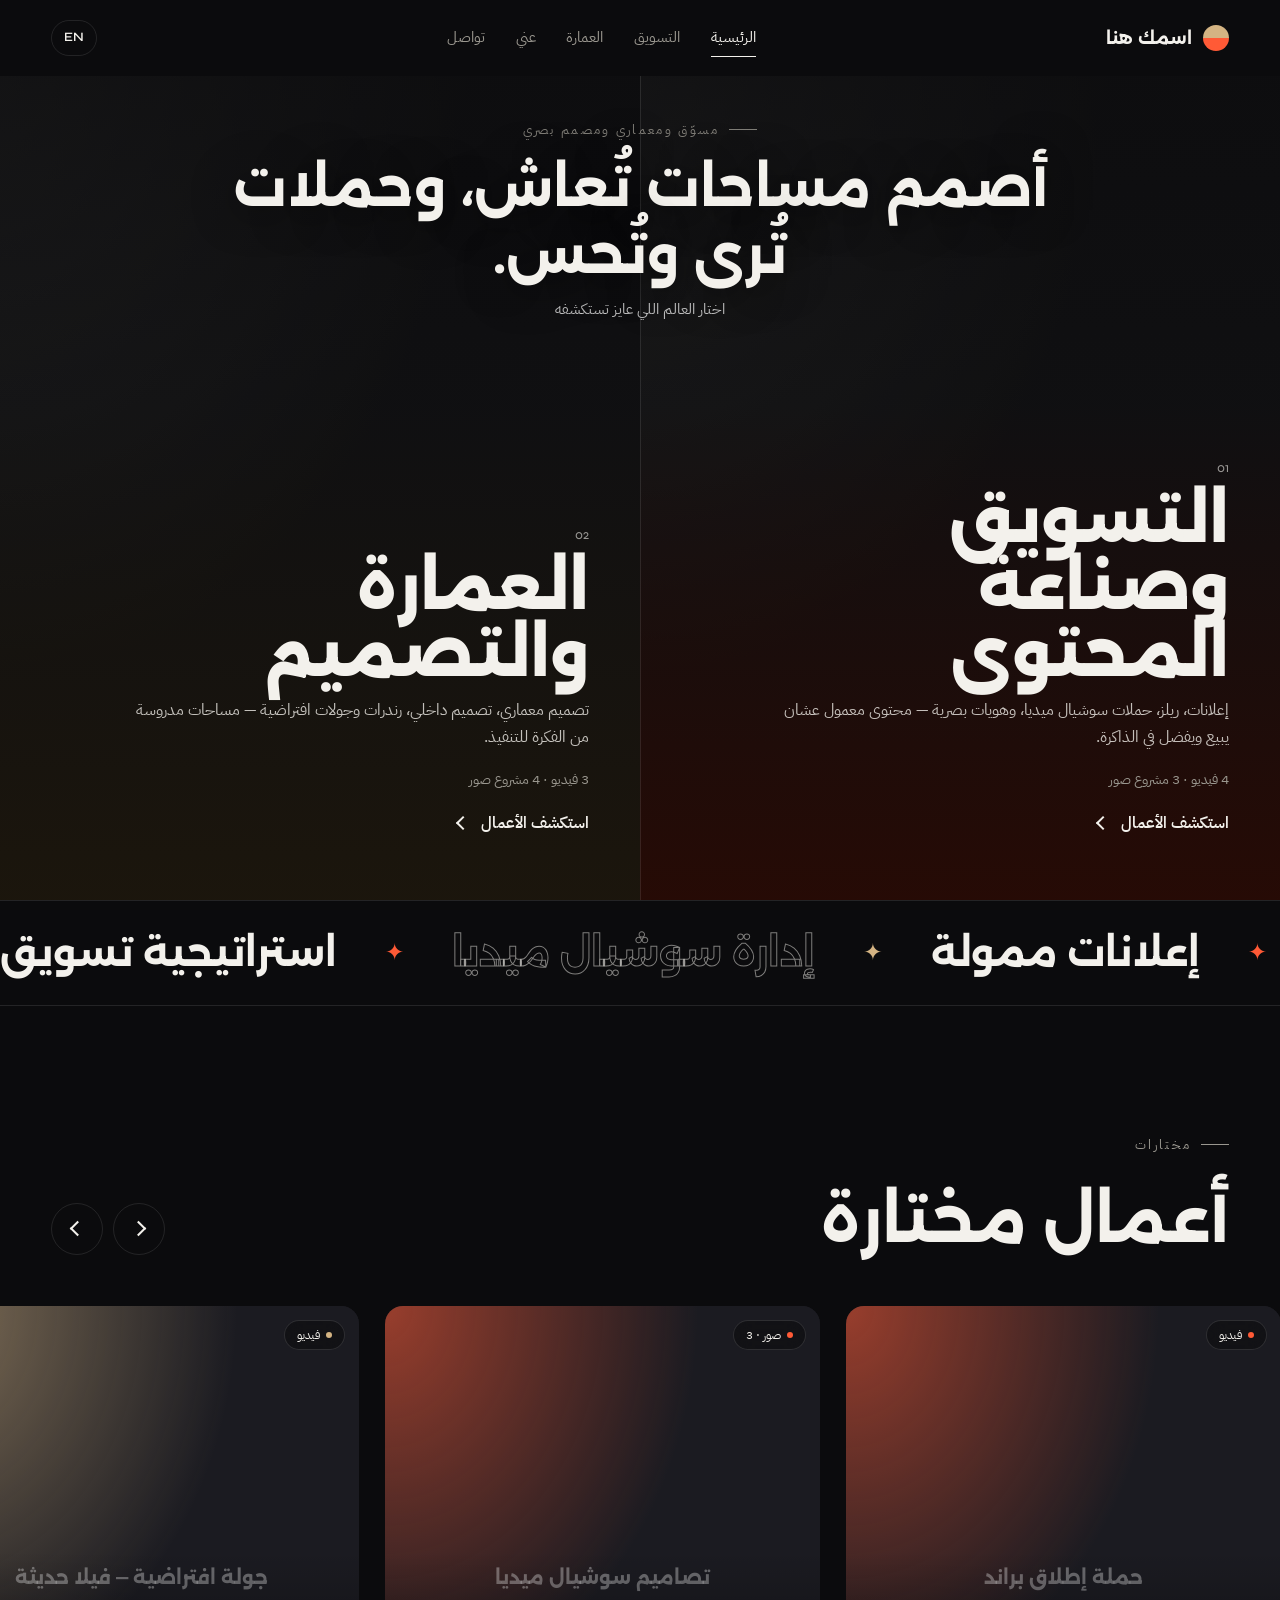
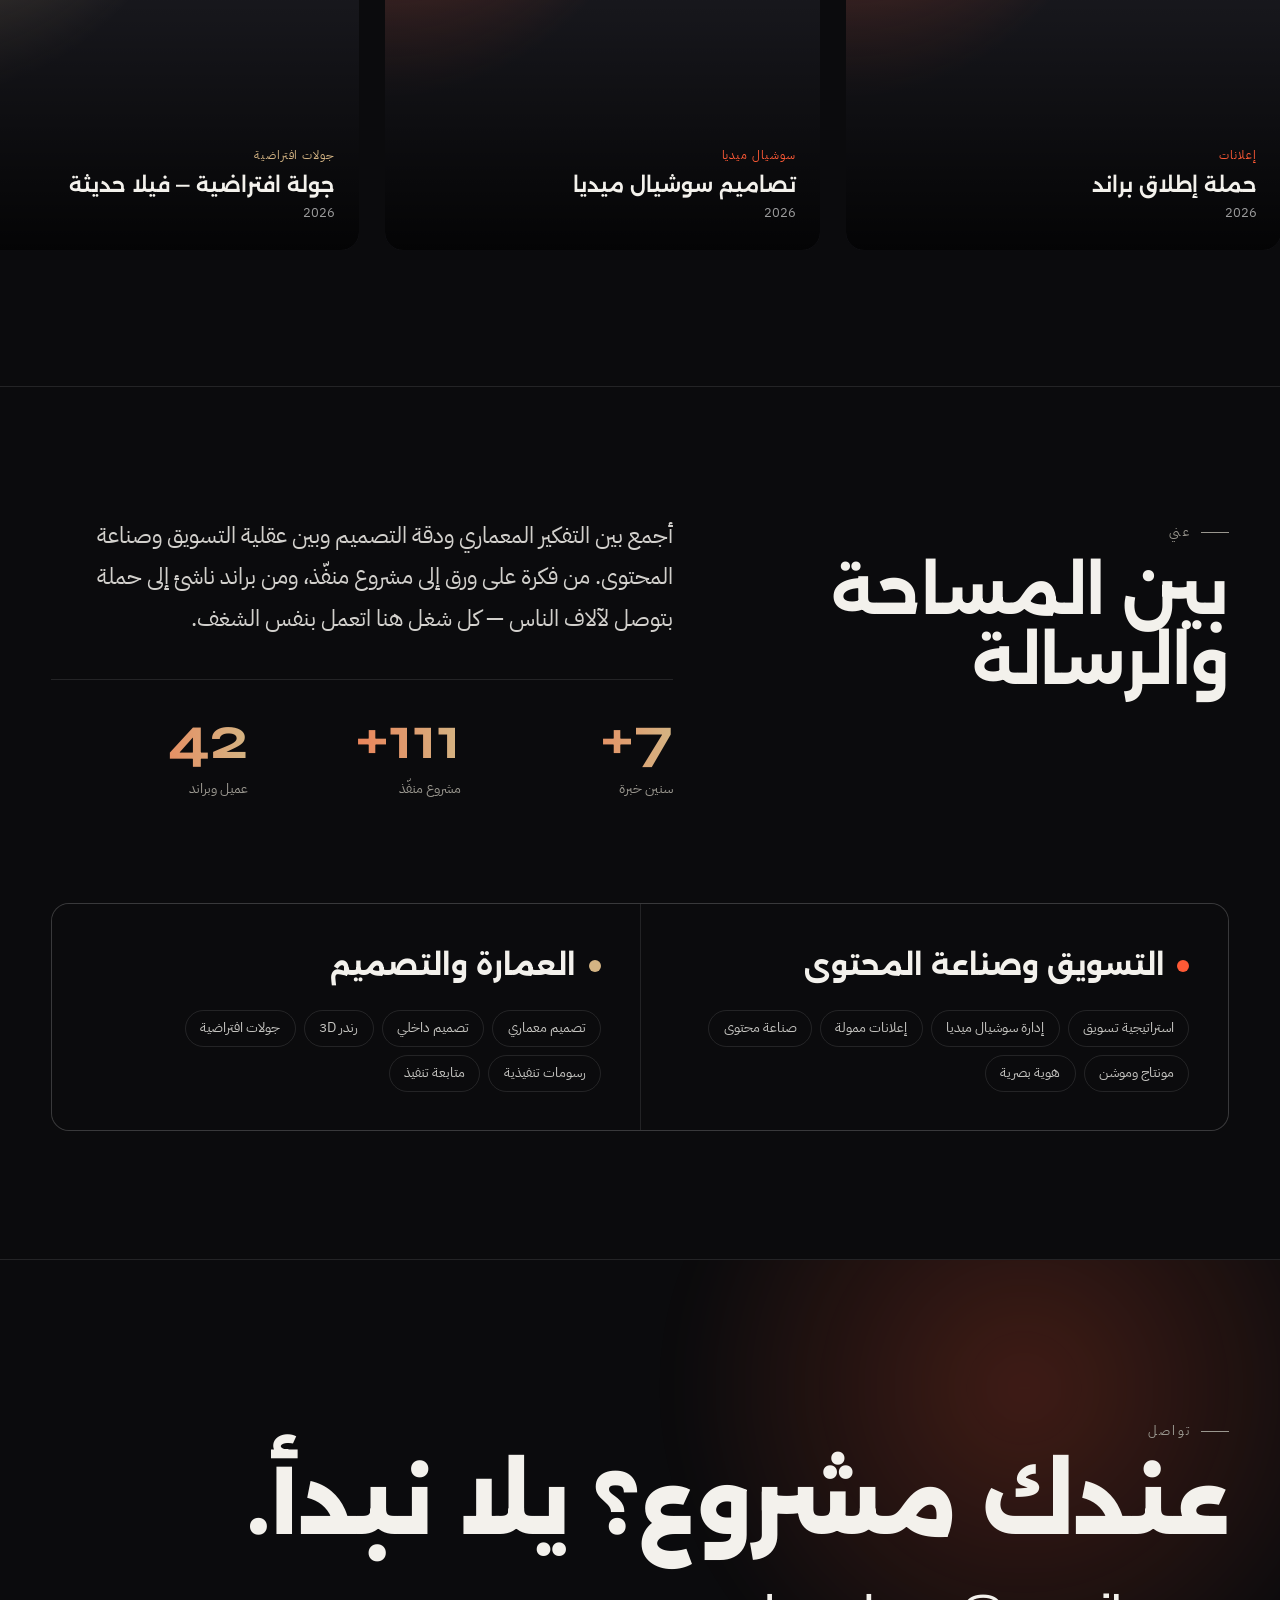
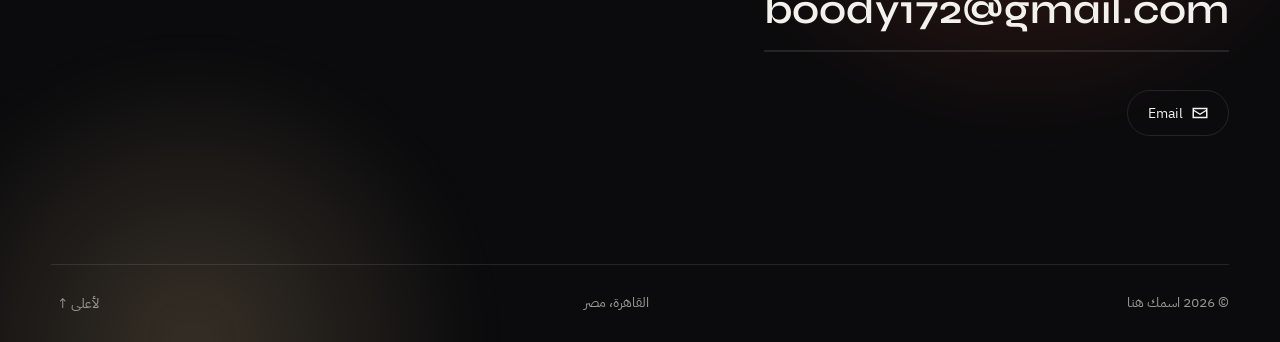
==== index.html @ 3a9a14bb "Build interactive marketing & architecture portfolio site Static bilingual (AR/EN) site deployable o" ====
<!doctype html>
<html lang="ar" dir="rtl">
<head>
  <meta charset="utf-8" />
  <meta name="viewport" content="width=device-width, initial-scale=1, viewport-fit=cover" />
  <title>Portfolio — Marketing & Architecture</title>
  <meta name="description" content="بورتفوليو أعمال التسويق والعمارة والتصميم — فيديوهات وصور تفاعلية." />
  <meta name="theme-color" content="#0b0b0d" />
  <meta property="og:title" content="Portfolio — Marketing & Architecture" />
  <meta property="og:description" content="أعمال التسويق والعمارة والتصميم" />
  <meta property="og:type" content="website" />
  <link rel="icon" href="favicon.svg" type="image/svg+xml" />
  <link rel="preconnect" href="https://fonts.googleapis.com" />
  <link rel="preconnect" href="https://fonts.gstatic.com" crossorigin />
  <link href="https://fonts.googleapis.com/css2?family=Alexandria:wght@300;400;500;600;700;800&family=IBM+Plex+Sans+Arabic:wght@300;400;500;600&family=Syne:wght@500;600;700;800&display=swap" rel="stylesheet" />
  <link rel="stylesheet" href="assets/css/style.css" />
</head>
<body data-world="home">
  <!-- Loader -->
  <div class="loader" id="loader" aria-hidden="true">
    <div class="loader__inner">
      <span class="loader__count" id="loaderCount">0</span>
      <span class="loader__bar"><i id="loaderBar"></i></span>
    </div>
  </div>

  <!-- Custom cursor (desktop only) -->
  <div class="cursor" id="cursor" aria-hidden="true"><span class="cursor__label" id="cursorLabel"></span></div>

  <!-- Navigation -->
  <header class="nav" id="nav">
    <a href="#/" class="nav__logo" data-link>
      <span class="nav__mark"></span>
      <span class="nav__name" data-profile="name"></span>
    </a>
    <nav class="nav__links" id="navLinks">
      <a href="#/" data-link data-route="home" data-i18n="nav.home"></a>
      <a href="#/marketing" data-link data-route="marketing" data-i18n="nav.marketing"></a>
      <a href="#/architecture" data-link data-route="architecture" data-i18n="nav.architecture"></a>
      <a href="#about" data-scroll="about" data-i18n="nav.about"></a>
      <a href="#contact" data-scroll="contact" data-i18n="nav.contact"></a>
    </nav>
    <div class="nav__actions">
      <button class="lang" id="langToggle" type="button" aria-label="Change language">EN</button>
      <button class="burger" id="burger" type="button" aria-label="Menu" aria-expanded="false"><span></span><span></span></button>
    </div>
  </header>

  <!-- ================= HOME ================= -->
  <main id="viewHome" class="view">
    <section class="split" id="split">
      <div class="split__head">
        <p class="eyebrow" data-profile="role"></p>
        <h1 class="split__title" data-profile="tagline"></h1>
        <p class="split__hint" data-i18n="home.choose"></p>
      </div>
      <a href="#/marketing" data-link class="panel panel--marketing" data-cursor="enter">
        <div class="panel__media" data-world-cover="marketing"></div>
        <div class="panel__shade"></div>
        <div class="panel__content">
          <span class="panel__index">01</span>
          <h2 class="panel__title" data-world-title="marketing"></h2>
          <p class="panel__intro" data-world-intro="marketing"></p>
          <span class="panel__meta" data-world-meta="marketing"></span>
          <span class="panel__cta"><span data-i18n="home.explore"></span> <i class="arrow"></i></span>
        </div>
      </a>
      <a href="#/architecture" data-link class="panel panel--architecture" data-cursor="enter">
        <div class="panel__media" data-world-cover="architecture"></div>
        <div class="panel__shade"></div>
        <div class="panel__content">
          <span class="panel__index">02</span>
          <h2 class="panel__title" data-world-title="architecture"></h2>
          <p class="panel__intro" data-world-intro="architecture"></p>
          <span class="panel__meta" data-world-meta="architecture"></span>
          <span class="panel__cta"><span data-i18n="home.explore"></span> <i class="arrow"></i></span>
        </div>
      </a>
    </section>

    <div class="marquee" aria-hidden="true"><div class="marquee__track" id="marquee"></div></div>

    <section class="section featured">
      <div class="section__head reveal">
        <p class="eyebrow" data-i18n="home.featuredEyebrow"></p>
        <h2 class="section__title" data-i18n="home.featured"></h2>
        <div class="featured__nav">
          <button type="button" class="circle-btn" id="featPrev" aria-label="Previous"><i class="arrow arrow--back"></i></button>
          <button type="button" class="circle-btn" id="featNext" aria-label="Next"><i class="arrow"></i></button>
        </div>
      </div>
      <div class="carousel" id="featured"></div>
    </section>

    <section class="section about" id="about">
      <div class="about__grid">
        <div class="reveal">
          <p class="eyebrow" data-i18n="about.eyebrow"></p>
          <h2 class="section__title" data-i18n="about.title"></h2>
        </div>
        <div class="reveal">
          <p class="about__text" data-profile="about"></p>
          <div class="stats" id="stats"></div>
        </div>
      </div>
      <div class="services" id="services"></div>
    </section>
  </main>

  <!-- ================= WORLD (Marketing / Architecture) ================= -->
  <main id="viewWorld" class="view" hidden>
    <section class="world-hero">
      <div class="world-hero__bg" id="worldBg"></div>
      <div class="world-hero__content">
        <a href="#/" data-link class="back"><i class="arrow arrow--back"></i> <span data-i18n="world.back"></span></a>
        <p class="eyebrow" id="worldEyebrow"></p>
        <h1 class="world-hero__title" id="worldTitle"></h1>
        <p class="world-hero__intro" id="worldIntro"></p>
        <div class="world-hero__row">
          <button type="button" class="btn btn--accent" id="showreelBtn" data-cursor="play">
            <span class="btn__play"></span><span data-i18n="world.showreel"></span>
          </button>
          <div class="world-hero__counts" id="worldCounts"></div>
        </div>
      </div>
      <a href="#" class="world-switch" id="worldSwitch" data-link data-cursor="enter"></a>
    </section>

    <section class="section works">
      <div class="toolbar" id="toolbar">
        <div class="tabs" role="tablist" id="tabs">
          <button role="tab" data-tab="all" data-i18n="tabs.all"></button>
          <button role="tab" data-tab="video" data-i18n="tabs.video"></button>
          <button role="tab" data-tab="image" data-i18n="tabs.image"></button>
          <span class="tabs__ink" id="tabsInk"></span>
        </div>
        <div class="chips" id="chips"></div>
      </div>
      <div class="grid" id="grid"></div>
      <p class="empty" id="empty" hidden data-i18n="world.empty"></p>
    </section>
  </main>

  <!-- ================= CONTACT / FOOTER ================= -->
  <footer class="contact" id="contact">
    <div class="contact__inner reveal">
      <p class="eyebrow" data-i18n="contact.eyebrow"></p>
      <h2 class="contact__title" data-i18n="contact.title"></h2>
      <a class="contact__mail" id="contactMail" data-cursor="mail"></a>
      <div class="socials" id="socials"></div>
    </div>
    <div class="footer">
      <span>© <span id="year"></span> <span data-profile="name"></span></span>
      <span data-profile="location"></span>
      <button type="button" class="to-top" id="toTop"><span data-i18n="contact.top"></span> ↑</button>
    </div>
  </footer>

  <!-- ================= MODAL / LIGHTBOX ================= -->
  <div class="modal" id="modal" role="dialog" aria-modal="true" aria-hidden="true">
    <div class="modal__backdrop" data-close></div>
    <div class="modal__dialog">
      <button type="button" class="modal__close" data-close aria-label="Close">✕</button>
      <div class="modal__stage" id="stage">
        <div class="stage__media" id="stageMedia"></div>
        <button type="button" class="stage__nav stage__nav--prev" id="stagePrev" aria-label="Previous"><i class="arrow arrow--back"></i></button>
        <button type="button" class="stage__nav stage__nav--next" id="stageNext" aria-label="Next"><i class="arrow"></i></button>
        <span class="stage__counter" id="stageCounter"></span>
      </div>
      <div class="thumbs" id="thumbs"></div>
      <aside class="modal__info" id="modalInfo"></aside>
    </div>
  </div>

  <noscript><p style="padding:2rem;color:#fff">يرجى تفعيل JavaScript لعرض الأعمال.</p></noscript>

  <script src="assets/js/data.js"></script>
  <script src="assets/js/app.js"></script>
</body>
</html>
---- assets/css/style.css ----
/* =========================================================
   Portfolio — Marketing & Architecture
   ========================================================= */
:root {
  --bg: #0b0b0d;
  --bg-2: #131317;
  --bg-3: #1b1b21;
  --line: rgba(255, 255, 255, 0.1);
  --text: #f3f1ec;
  --muted: #9a978f;
  --marketing: #ff5a36;
  --marketing-2: #ffb547;
  --architecture: #d4b483;
  --architecture-2: #8fb3a8;
  --accent: #f3f1ec;
  --accent-2: #9a978f;
  --radius: 18px;
  --gutter: clamp(16px, 4vw, 56px);
  --ease: cubic-bezier(0.22, 1, 0.36, 1);
  --font-ar: "Alexandria", "IBM Plex Sans Arabic", system-ui, sans-serif;
  --font-body: "IBM Plex Sans Arabic", "Alexandria", system-ui, sans-serif;
  --font-en: "Syne", "Alexandria", system-ui, sans-serif;
  --nav-h: 76px;
}
body[data-world="marketing"] { --accent: var(--marketing); --accent-2: var(--marketing-2); }
body[data-world="architecture"] { --accent: var(--architecture); --accent-2: var(--architecture-2); }

*, *::before, *::after { box-sizing: border-box; }
html { scroll-behavior: smooth; -webkit-text-size-adjust: 100%; }
body {
  margin: 0;
  background: var(--bg);
  color: var(--text);
  font-family: var(--font-body);
  font-size: 16px;
  line-height: 1.7;
  overflow-x: hidden;
  -webkit-font-smoothing: antialiased;
  transition: background-color 0.6s var(--ease);
}
html[lang="en"] body { font-family: var(--font-body); }
h1, h2, h3, .nav__name, .btn, .tabs button { font-family: var(--font-ar); }
html[lang="en"] h1, html[lang="en"] h2, html[lang="en"] .nav__name { font-family: var(--font-en); letter-spacing: -0.02em; }
img, video, iframe { display: block; max-width: 100%; }
a { color: inherit; text-decoration: none; }
button { font: inherit; color: inherit; background: none; border: 0; cursor: pointer; }
::selection { background: var(--accent); color: #111; }
[hidden] { display: none !important; }
body.no-scroll { overflow: hidden; }

.eyebrow {
  margin: 0 0 0.8rem;
  font-size: 0.8rem;
  letter-spacing: 0.18em;
  text-transform: uppercase;
  color: var(--accent);
  display: inline-flex;
  align-items: center;
  gap: 0.6rem;
}
.eyebrow::before { content: ""; width: 28px; height: 1px; background: currentColor; }
body[data-world="home"] .eyebrow { color: var(--muted); }

.arrow {
  display: inline-block;
  width: 14px; height: 14px;
  border-top: 2px solid currentColor;
  border-inline-end: 2px solid currentColor;
  transform: rotate(45deg);
  transition: transform 0.4s var(--ease);
}
[dir="rtl"] .arrow { transform: rotate(-45deg); }
.arrow--back { transform: rotate(-135deg); }
[dir="rtl"] .arrow--back { transform: rotate(135deg); }

/* ---------- Loader ---------- */
.loader {
  position: fixed; inset: 0; z-index: 200;
  display: grid; place-items: center;
  background: var(--bg);
  transition: opacity 0.8s var(--ease), visibility 0.8s;
}
.loader.is-done { opacity: 0; visibility: hidden; }
.loader__inner { display: grid; gap: 14px; justify-items: center; }
.loader__count { font-family: var(--font-en); font-size: clamp(3rem, 10vw, 7rem); font-weight: 700; line-height: 1; }
.loader__bar { width: 180px; height: 2px; background: var(--line); overflow: hidden; }
.loader__bar i { display: block; height: 100%; width: 0; background: linear-gradient(90deg, var(--marketing), var(--architecture)); transition: width 0.2s; }

/* ---------- Cursor ---------- */
.cursor {
  position: fixed; top: 0; left: 0; z-index: 150;
  width: 14px; height: 14px; margin: -7px 0 0 -7px;
  border-radius: 50%;
  background: var(--text);
  mix-blend-mode: difference;
  pointer-events: none;
  display: grid; place-items: center;
  transition: width 0.35s var(--ease), height 0.35s var(--ease), margin 0.35s var(--ease), background 0.35s, opacity 0.3s;
  opacity: 0;
}
.cursor.is-visible { opacity: 1; }
.cursor.is-big {
  width: 92px; height: 92px; margin: -46px 0 0 -46px;
  background: var(--accent); mix-blend-mode: normal;
}
.cursor__label { font-size: 0.75rem; font-weight: 600; color: #111; opacity: 0; transition: opacity 0.2s; white-space: nowrap; }
.cursor.is-big .cursor__label { opacity: 1; }
@media (hover: none), (pointer: coarse) { .cursor { display: none; } }

/* ---------- Nav ---------- */
.nav {
  position: fixed; inset-inline: 0; top: 0; z-index: 100;
  height: var(--nav-h);
  display: flex; align-items: center; justify-content: space-between; gap: 1rem;
  padding-inline: var(--gutter);
  transition: background 0.4s, backdrop-filter 0.4s, transform 0.5s var(--ease);
}
.nav.is-scrolled { background: rgba(11, 11, 13, 0.72); backdrop-filter: blur(14px); -webkit-backdrop-filter: blur(14px); border-bottom: 1px solid var(--line); }
.nav.is-hidden { transform: translateY(-100%); }
.nav__logo { display: flex; align-items: center; gap: 0.7rem; font-weight: 700; }
.nav__mark {
  width: 26px; height: 26px; border-radius: 50%;
  background: conic-gradient(from 90deg, var(--marketing) 0 50%, var(--architecture) 50% 100%);
  transition: transform 0.8s var(--ease);
}
.nav__logo:hover .nav__mark { transform: rotate(180deg); }
.nav__name { font-size: 1.05rem; }
.nav__links { display: flex; gap: clamp(1rem, 2.4vw, 2.2rem); font-size: 0.95rem; }
.nav__links a { position: relative; color: var(--muted); transition: color 0.3s; padding-block: 4px; }
.nav__links a::after {
  content: ""; position: absolute; inset-inline: 0; bottom: -2px; height: 1px;
  background: var(--accent); transform: scaleX(0); transition: transform 0.4s var(--ease);
}
.nav__links a:hover, .nav__links a.is-active { color: var(--text); }
.nav__links a.is-active::after, .nav__links a:hover::after { transform: scaleX(1); }
.nav__actions { display: flex; align-items: center; gap: 0.6rem; }
.lang {
  min-width: 44px; height: 36px; padding-inline: 12px;
  border: 1px solid var(--line); border-radius: 999px;
  font-family: var(--font-en); font-size: 0.8rem; font-weight: 600;
  transition: border-color 0.3s, background 0.3s;
}
.lang:hover { border-color: var(--text); }
.burger { display: none; width: 40px; height: 40px; position: relative; }
.burger span { position: absolute; inset-inline: 9px; height: 2px; background: var(--text); transition: transform 0.4s var(--ease); }
.burger span:first-child { top: 15px; }
.burger span:last-child { top: 23px; }
.burger[aria-expanded="true"] span:first-child { transform: translateY(4px) rotate(45deg); }
.burger[aria-expanded="true"] span:last-child { transform: translateY(-4px) rotate(-45deg); }

@media (max-width: 860px) {
  .burger { display: block; }
  .nav__links {
    position: fixed; inset: 0; z-index: -1;
    flex-direction: column; justify-content: center; align-items: center; gap: 1.6rem;
    background: rgba(11, 11, 13, 0.97);
    font-size: 1.6rem;
    opacity: 0; visibility: hidden; transition: opacity 0.4s, visibility 0.4s;
  }
  .nav__links.is-open { opacity: 1; visibility: visible; }
  .nav__links a { color: var(--text); font-family: var(--font-ar); }
}

/* ---------- Buttons ---------- */
.btn {
  display: inline-flex; align-items: center; gap: 0.8rem;
  height: 52px; padding-inline: 1.5rem;
  border-radius: 999px; border: 1px solid var(--line);
  font-weight: 500; transition: transform 0.3s var(--ease), background 0.3s, color 0.3s;
}
.btn--accent { background: var(--accent); color: #111; border-color: transparent; }
.btn:hover { transform: translateY(-2px); }
.btn__play { width: 0; height: 0; border-block: 7px solid transparent; border-inline-start: 11px solid currentColor; }
[dir="rtl"] .btn__play { transform: scaleX(-1); }
.circle-btn {
  width: 52px; height: 52px; border-radius: 50%;
  border: 1px solid var(--line); display: grid; place-items: center;
  transition: background 0.3s, border-color 0.3s, color 0.3s;
}
.circle-btn:hover { background: var(--text); color: #111; border-color: var(--text); }
.circle-btn .arrow { width: 11px; height: 11px; }

/* ---------- Home split ---------- */
.split {
  position: relative;
  display: grid;
  grid-template-columns: 1fr 1fr;
  min-height: 100svh;
  padding-top: var(--nav-h);
  gap: 0;
}
.split__head {
  position: absolute; z-index: 3; top: calc(var(--nav-h) + 4vh); inset-inline: var(--gutter);
  pointer-events: none; text-align: center;
}
.split__head .eyebrow { justify-content: center; color: var(--text); opacity: 0.8; }
.split__title {
  margin: 0 auto; max-width: 900px;
  font-size: clamp(1.7rem, 4.2vw, 3.6rem); font-weight: 700; line-height: 1.25;
  text-shadow: 0 4px 40px rgba(0, 0, 0, 0.6);
}
.split__hint { margin: 0.6rem 0 0; color: rgba(255, 255, 255, 0.7); font-size: 0.95rem; }
.panel {
  position: relative; overflow: hidden;
  display: flex; align-items: flex-end;
  min-height: 100%;
  isolation: isolate;
}
.panel__media { position: absolute; inset: 0; z-index: -2; background: var(--bg-3) center/cover; transform: scale(1.06); transition: transform 1.4s var(--ease), filter 0.8s; filter: grayscale(0.6) brightness(0.6); }
.panel__media video, .panel__media img { width: 100%; height: 100%; object-fit: cover; }
.panel__media video { position: absolute; inset: 0; opacity: 0; transition: opacity 0.8s; }
.panel:hover .panel__media video { opacity: 1; }
.panel__shade { position: absolute; inset: 0; z-index: -1; background: linear-gradient(180deg, rgba(11,11,13,0.55) 0%, rgba(11,11,13,0.1) 40%, rgba(11,11,13,0.92) 100%); }
.panel--marketing .panel__shade { background: linear-gradient(180deg, rgba(11,11,13,0.55) 0%, rgba(11,11,13,0.1) 40%, rgba(40,10,4,0.92) 100%); }
.panel--architecture .panel__shade { background: linear-gradient(180deg, rgba(11,11,13,0.55) 0%, rgba(11,11,13,0.1) 40%, rgba(28,22,12,0.92) 100%); }
.panel:hover .panel__media { transform: scale(1); filter: grayscale(0) brightness(0.8); }
.panel__content { padding: var(--gutter); padding-bottom: clamp(32px, 7vh, 80px); width: 100%; }
.panel__index { font-family: var(--font-en); font-size: 0.85rem; opacity: 0.6; }
.panel__title {
  margin: 0.3rem 0 0.6rem;
  font-size: clamp(2rem, 5vw, 4.6rem); line-height: 1.05; font-weight: 800;
  transition: color 0.5s;
}
.panel--marketing:hover .panel__title { color: var(--marketing); }
.panel--architecture:hover .panel__title { color: var(--architecture); }
.panel__intro { max-width: 460px; margin: 0 0 1rem; color: rgba(243, 241, 236, 0.78); }
.panel__meta { display: block; font-size: 0.85rem; color: var(--muted); margin-bottom: 1.2rem; }
.panel__cta { display: inline-flex; align-items: center; gap: 0.8rem; font-weight: 600; }
.panel__cta .arrow { width: 10px; height: 10px; }
.panel:hover .panel__cta .arrow { transform: translateX(6px) rotate(45deg); }
[dir="rtl"] .panel:hover .panel__cta .arrow { transform: translateX(-6px) rotate(-45deg); }
.split::after { content: ""; position: absolute; top: var(--nav-h); bottom: 0; left: 50%; width: 1px; background: var(--line); z-index: 2; }

@media (min-width: 861px) {
  .split { transition: grid-template-columns 0.9s var(--ease); }
  .split:has(.panel--marketing:hover) { grid-template-columns: 1.35fr 0.65fr; }
  .split:has(.panel--architecture:hover) { grid-template-columns: 0.65fr 1.35fr; }
  [dir="rtl"] .split:has(.panel--marketing:hover) { grid-template-columns: 1.35fr 0.65fr; }
  .split:has(.panel:hover)::after { opacity: 0; }
}
@media (max-width: 860px) {
  .split { grid-template-columns: 1fr; grid-template-rows: auto 70svh 70svh; }
  .split__head { position: relative; top: 0; padding: 2rem var(--gutter) 1.5rem; inset-inline: 0; }
  .split::after { display: none; }
  .panel__media { filter: grayscale(0.2) brightness(0.7); }
}

/* ---------- Marquee ---------- */
.marquee { overflow: hidden; border-block: 1px solid var(--line); padding-block: 1.2rem; direction: ltr; }
.marquee__track { display: flex; width: max-content; gap: 3rem; animation: marquee 40s linear infinite; }
.marquee__track span { font-family: var(--font-ar); font-size: clamp(1.4rem, 3vw, 2.4rem); font-weight: 700; white-space: nowrap; display: inline-flex; align-items: center; gap: 3rem; color: transparent; -webkit-text-stroke: 1px rgba(243, 241, 236, 0.5); }
.marquee__track span:nth-child(odd) { color: var(--text); -webkit-text-stroke: 0; }
.marquee__track span::after { content: "✦"; color: var(--marketing); -webkit-text-stroke: 0; font-size: 0.6em; }
.marquee__track span:nth-child(even)::after { color: var(--architecture); }
.marquee:hover .marquee__track { animation-play-state: paused; }
@keyframes marquee { to { transform: translateX(-50%); } }

/* ---------- Sections ---------- */
.section { padding: clamp(64px, 10vw, 140px) var(--gutter); }
.section__head { display: flex; flex-wrap: wrap; align-items: flex-end; justify-content: space-between; gap: 1rem 2rem; margin-bottom: clamp(28px, 4vw, 56px); }
.section__head > :first-child, .section__head .eyebrow { flex-basis: 100%; }
.section__title { margin: 0; font-size: clamp(2rem, 5vw, 4rem); line-height: 1.1; font-weight: 700; }

/* ---------- Featured carousel ---------- */
.featured__nav { display: flex; gap: 0.6rem; }
.featured .section__head { flex-wrap: wrap; }
.featured .section__head .eyebrow { flex-basis: 100%; }
.featured .section__head .section__title { flex: 1; }
.carousel {
  display: grid; grid-auto-flow: column; grid-auto-columns: clamp(260px, 34vw, 520px);
  gap: clamp(14px, 2vw, 28px);
  overflow-x: auto; scroll-snap-type: x mandatory; overscroll-behavior-x: contain;
  margin-inline: calc(var(--gutter) * -1); padding-inline: var(--gutter); padding-bottom: 8px;
  scrollbar-width: none; cursor: grab;
}
.carousel::-webkit-scrollbar { display: none; }
.carousel.is-dragging { cursor: grabbing; scroll-snap-type: none; }
.carousel.is-dragging * { pointer-events: none; }
.carousel .card { scroll-snap-align: start; aspect-ratio: 4 / 5; }

/* ---------- Card ---------- */
.card {
  position: relative; overflow: hidden; border-radius: var(--radius);
  background: var(--bg-3);
  isolation: isolate;
  transform: translateZ(0);
  outline: none;
}
.card__media { position: absolute; inset: 0; z-index: -1; }
.card__media img, .card__media video { width: 100%; height: 100%; object-fit: cover; transition: transform 1.2s var(--ease), opacity 0.5s; }
.card__media video { position: absolute; inset: 0; opacity: 0; }
.card.is-previewing .card__media video { opacity: 1; }
.card:hover .card__media img, .card:focus-visible .card__media img { transform: scale(1.06); }
.card::after { content: ""; position: absolute; inset: 0; z-index: -1; background: linear-gradient(180deg, rgba(0,0,0,0) 45%, rgba(0,0,0,0.85) 100%); transition: opacity 0.4s; }
.card__body { position: absolute; inset-inline: 0; bottom: 0; padding: clamp(16px, 2vw, 24px); }
.card__cat { font-size: 0.75rem; letter-spacing: 0.08em; color: var(--accent); }
.card[data-world="marketing"] .card__cat { color: var(--marketing); }
.card[data-world="architecture"] .card__cat { color: var(--architecture); }
.card__title { margin: 0.15rem 0 0; font-size: clamp(1.05rem, 1.6vw, 1.35rem); font-weight: 600; line-height: 1.35; }
.card__year { font-size: 0.8rem; color: rgba(255,255,255,0.6); }
.card__badge {
  position: absolute; top: 14px; inset-inline-start: 14px;
  display: inline-flex; align-items: center; gap: 6px;
  height: 30px; padding-inline: 12px; border-radius: 999px;
  background: rgba(11, 11, 13, 0.55); backdrop-filter: blur(10px); -webkit-backdrop-filter: blur(10px);
  font-size: 0.75rem; border: 1px solid rgba(255,255,255,0.12);
}
.card__badge .dot { width: 6px; height: 6px; border-radius: 50%; background: var(--marketing); }
.card[data-world="architecture"] .card__badge .dot { background: var(--architecture); }
.card__play {
  position: absolute; top: 50%; left: 50%; width: 64px; height: 64px; margin: -32px 0 0 -32px;
  border-radius: 50%; display: grid; place-items: center;
  background: rgba(255,255,255,0.14); backdrop-filter: blur(8px); -webkit-backdrop-filter: blur(8px);
  border: 1px solid rgba(255,255,255,0.3);
  transform: scale(0.8); opacity: 0; transition: transform 0.5s var(--ease), opacity 0.4s;
}
.card__play::before { content: ""; border-block: 9px solid transparent; border-left: 14px solid #fff; margin-left: 4px; }
.card:hover .card__play, .card:focus-visible .card__play { opacity: 1; transform: scale(1); }
.card.is-previewing .card__play { opacity: 0; }
.card:focus-visible { box-shadow: 0 0 0 2px var(--accent); }
.card__fallback {
  position: absolute; inset: 0; display: grid; place-items: center; padding: 1.5rem; text-align: center;
  background: radial-gradient(120% 120% at 0% 0%, color-mix(in srgb, var(--fallback, #444) 55%, transparent), transparent 60%), var(--bg-3);
  font-family: var(--font-ar); font-weight: 700; font-size: 1.2rem; color: rgba(255,255,255,0.35);
}
@media (hover: none) { .card__play { opacity: 1; transform: scale(0.85); } }

/* ---------- About ---------- */
.about { border-top: 1px solid var(--line); }
.about__grid { display: grid; grid-template-columns: 1fr 1.3fr; gap: clamp(28px, 6vw, 96px); align-items: start; }
.about__text { margin: 0 0 2.5rem; font-size: clamp(1.1rem, 1.8vw, 1.45rem); line-height: 1.8; color: rgba(243,241,236,0.86); }
.stats { display: grid; grid-template-columns: repeat(3, 1fr); gap: 1rem; border-top: 1px solid var(--line); padding-top: 1.8rem; }
.stat__value { font-family: var(--font-en); font-size: clamp(2.2rem, 5vw, 3.8rem); font-weight: 700; line-height: 1; background: linear-gradient(90deg, var(--marketing), var(--architecture)); -webkit-background-clip: text; background-clip: text; color: transparent; }
.stat__label { color: var(--muted); font-size: 0.9rem; margin-top: 0.4rem; }
.services { margin-top: clamp(56px, 8vw, 110px); display: grid; grid-template-columns: repeat(2, 1fr); gap: 1px; background: var(--line); border: 1px solid var(--line); border-radius: var(--radius); overflow: hidden; }
.service { background: var(--bg); padding: clamp(24px, 3vw, 44px); transition: background 0.5s; }
.service:hover { background: var(--bg-2); }
.service__head { display: flex; align-items: center; gap: 0.8rem; margin-bottom: 1.2rem; }
.service__dot { width: 12px; height: 12px; border-radius: 50%; }
.service h3 { margin: 0; font-size: clamp(1.3rem, 2.2vw, 1.8rem); }
.service ul { list-style: none; padding: 0; margin: 0; display: flex; flex-wrap: wrap; gap: 0.5rem; }
.service li { padding: 0.35rem 0.9rem; border: 1px solid var(--line); border-radius: 999px; font-size: 0.88rem; color: rgba(243,241,236,0.8); }
@media (max-width: 860px) {
  .about__grid, .services { grid-template-columns: 1fr; }
}

/* ---------- World hero ---------- */
.world-hero { position: relative; min-height: 88svh; display: flex; align-items: flex-end; padding: calc(var(--nav-h) + 40px) var(--gutter) clamp(40px, 7vw, 90px); overflow: hidden; isolation: isolate; }
.world-hero__bg { position: absolute; inset: 0; z-index: -1; background: var(--bg-3) center/cover; }
.world-hero__bg img, .world-hero__bg video { position: absolute; inset: 0; width: 100%; height: 100%; object-fit: cover; }
.world-hero__bg::after { content: ""; position: absolute; inset: 0; background: linear-gradient(180deg, rgba(11,11,13,0.5), rgba(11,11,13,0.25) 35%, var(--bg) 100%), linear-gradient(90deg, rgba(11,11,13,0.6), transparent 70%); }
[dir="rtl"] .world-hero__bg::after { background: linear-gradient(180deg, rgba(11,11,13,0.5), rgba(11,11,13,0.25) 35%, var(--bg) 100%), linear-gradient(-90deg, rgba(11,11,13,0.6), transparent 70%); }
.world-hero__content { max-width: 920px; }
.back { display: inline-flex; align-items: center; gap: 0.6rem; color: var(--muted); font-size: 0.9rem; margin-bottom: 2rem; transition: color 0.3s; }
.back .arrow { width: 9px; height: 9px; }
.back:hover { color: var(--text); }
.world-hero__title { margin: 0 0 1rem; font-size: clamp(2.4rem, 7.5vw, 6.5rem); line-height: 1.02; font-weight: 800; }
.world-hero__title .accent { color: var(--accent); }
.world-hero__intro { max-width: 620px; margin: 0 0 2rem; font-size: clamp(1rem, 1.6vw, 1.2rem); color: rgba(243,241,236,0.8); }
.world-hero__row { display: flex; flex-wrap: wrap; align-items: center; gap: 1.5rem 2.5rem; }
.world-hero__counts { display: flex; gap: 2rem; }
.count b { display: block; font-family: var(--font-en); font-size: 2rem; line-height: 1; color: var(--text); }
.count span { font-size: 0.85rem; color: var(--muted); }
.world-switch {
  position: absolute; inset-inline-end: var(--gutter); bottom: clamp(40px, 7vw, 90px);
  display: flex; flex-direction: column; align-items: flex-end; gap: 0.2rem;
  text-align: end; color: var(--muted); font-size: 0.85rem; transition: color 0.3s;
}
.world-switch strong { font-family: var(--font-ar); font-size: clamp(1.1rem, 2vw, 1.6rem); color: var(--text); display: inline-flex; align-items: center; gap: 0.6rem; }
.world-switch strong .arrow { width: 10px; height: 10px; }
.world-switch:hover strong { color: var(--accent-2); }
@media (max-width: 860px) {
  .world-switch { position: static; align-items: flex-start; text-align: start; margin-top: 2rem; }
  .world-hero { flex-direction: column; align-items: stretch; justify-content: flex-end; }
}

/* ---------- Toolbar: tabs + chips ---------- */
.works { padding-top: clamp(24px, 4vw, 48px); }
.toolbar {
  position: sticky; top: calc(var(--nav-h) - 1px); z-index: 20;
  display: flex; flex-wrap: wrap; align-items: center; justify-content: space-between; gap: 1rem;
  padding-block: 1rem; margin-bottom: clamp(20px, 3vw, 36px);
  background: linear-gradient(var(--bg) 70%, rgba(11,11,13,0));
}
.tabs { position: relative; display: inline-flex; padding: 5px; border: 1px solid var(--line); border-radius: 999px; background: var(--bg-2); }
.tabs button { position: relative; z-index: 1; height: 44px; padding-inline: clamp(14px, 2vw, 26px); border-radius: 999px; font-size: 0.95rem; color: var(--muted); transition: color 0.35s; white-space: nowrap; }
.tabs button.is-active { color: #111; }
.tabs button sup { font-family: var(--font-en); font-size: 0.7em; margin-inline-start: 4px; opacity: 0.7; }
.tabs__ink { position: absolute; z-index: 0; top: 5px; bottom: 5px; left: 0; border-radius: 999px; background: var(--accent); transition: transform 0.5s var(--ease), width 0.5s var(--ease); }
.chips { display: flex; flex-wrap: wrap; gap: 0.5rem; }
.chip { height: 36px; padding-inline: 14px; border-radius: 999px; border: 1px solid var(--line); font-size: 0.85rem; color: var(--muted); transition: all 0.3s; }
.chip:hover { color: var(--text); border-color: rgba(255,255,255,0.3); }
.chip.is-active { color: var(--text); border-color: var(--accent); background: color-mix(in srgb, var(--accent) 14%, transparent); }
@media (max-width: 600px) {
  .tabs { width: 100%; }
  .tabs button { flex: 1; padding-inline: 8px; }
  .chips { flex-wrap: nowrap; overflow-x: auto; width: 100%; scrollbar-width: none; margin-inline: calc(var(--gutter) * -1); padding-inline: var(--gutter); }
  .chip { flex: none; }
}

/* ---------- Grid ---------- */
.grid {
  display: grid;
  grid-template-columns: repeat(auto-fill, minmax(min(100%, 300px), 1fr));
  grid-auto-rows: clamp(200px, 22vw, 300px);
  grid-auto-flow: dense;
  gap: clamp(12px, 1.6vw, 22px);
}
.grid .card { opacity: 0; transform: translateY(30px) scale(0.98); transition: opacity 0.7s var(--ease), transform 0.7s var(--ease), box-shadow 0.3s; }
.grid .card.is-in { opacity: 1; transform: none; }
.grid .card--wide { grid-column: span 2; }
.grid .card--tall { grid-row: span 2; }
@media (max-width: 680px) {
  .grid { grid-auto-rows: 240px; }
  .grid .card--wide { grid-column: auto; }
  .grid .card--tall { grid-row: span 2; }
}
.empty { text-align: center; color: var(--muted); padding: 4rem 0; }

/* ---------- Contact ---------- */
.contact { border-top: 1px solid var(--line); padding: clamp(80px, 12vw, 160px) var(--gutter) 0; position: relative; overflow: hidden; }
.contact::before { content: ""; position: absolute; width: 60vw; height: 60vw; top: -20vw; inset-inline-start: -10vw; border-radius: 50%; background: radial-gradient(circle, color-mix(in srgb, var(--marketing) 22%, transparent), transparent 65%); z-index: -1; filter: blur(20px); }
.contact::after { content: ""; position: absolute; width: 50vw; height: 50vw; bottom: -25vw; inset-inline-end: -10vw; border-radius: 50%; background: radial-gradient(circle, color-mix(in srgb, var(--architecture) 22%, transparent), transparent 65%); z-index: -1; filter: blur(20px); }
body[data-world="marketing"] .contact::after, body[data-world="architecture"] .contact::before { opacity: 0.3; }
.contact__inner { max-width: 1100px; }
.contact__title { margin: 0 0 1.6rem; font-size: clamp(2.4rem, 7vw, 6rem); line-height: 1.05; font-weight: 800; }
.contact__mail {
  display: inline-block; font-family: var(--font-en); font-size: clamp(1.2rem, 3.4vw, 2.6rem); font-weight: 600;
  direction: ltr; border-bottom: 2px solid var(--line); padding-bottom: 0.3rem; transition: border-color 0.3s, color 0.3s;
  word-break: break-all;
}
.contact__mail:hover { color: var(--accent); border-color: currentColor; }
body[data-world="home"] .contact__mail:hover { color: var(--marketing); }
.socials { display: flex; flex-wrap: wrap; gap: 0.7rem; margin-top: 2.4rem; }
.social { display: inline-flex; align-items: center; gap: 0.5rem; height: 46px; padding-inline: 1.2rem; border-radius: 999px; border: 1px solid var(--line); font-size: 0.9rem; transition: all 0.3s; }
.social:hover { background: var(--text); color: #111; border-color: var(--text); }
.social svg { width: 18px; height: 18px; }
.footer { display: flex; flex-wrap: wrap; justify-content: space-between; gap: 1rem; margin-top: clamp(64px, 10vw, 140px); padding-block: 1.6rem; border-top: 1px solid var(--line); font-size: 0.85rem; color: var(--muted); }
.to-top { color: var(--muted); transition: color 0.3s; }
.to-top:hover { color: var(--text); }

/* ---------- Modal ---------- */
.modal { position: fixed; inset: 0; z-index: 120; display: grid; place-items: center; visibility: hidden; pointer-events: none; }
.modal.is-open { visibility: visible; pointer-events: auto; }
.modal__backdrop { position: absolute; inset: 0; background: rgba(5, 5, 7, 0.92); backdrop-filter: blur(12px); -webkit-backdrop-filter: blur(12px); opacity: 0; transition: opacity 0.5s var(--ease); }
.modal.is-open .modal__backdrop { opacity: 1; }
.modal__dialog {
  position: relative;
  width: min(1480px, 100vw - 32px); height: min(900px, 100svh - 32px);
  display: grid; grid-template-columns: minmax(0, 1fr) 360px; grid-template-rows: minmax(0, 1fr) auto;
  grid-template-areas: "stage info" "thumbs info";
  background: var(--bg-2); border: 1px solid var(--line); border-radius: 22px; overflow: hidden;
  opacity: 0; transform: translateY(40px) scale(0.97); transition: opacity 0.5s var(--ease), transform 0.6s var(--ease);
}
.modal.is-open .modal__dialog { opacity: 1; transform: none; }
.modal__close {
  position: absolute; z-index: 5; top: 14px; inset-inline-end: 14px;
  width: 44px; height: 44px; border-radius: 50%; background: rgba(11,11,13,0.6); border: 1px solid var(--line);
  font-size: 1rem; transition: background 0.3s, transform 0.4s var(--ease);
}
.modal__close:hover { background: var(--text); color: #111; transform: rotate(90deg); }
.modal__stage { grid-area: stage; position: relative; background: #000; display: grid; place-items: center; overflow: hidden; touch-action: pan-y; }
.stage__media { width: 100%; height: 100%; display: grid; place-items: center; }
.stage__media img { max-width: 100%; max-height: 100%; object-fit: contain; animation: fadeIn 0.5s var(--ease); cursor: zoom-in; transition: transform 0.4s var(--ease); }
.stage__media img.is-zoomed { transform: scale(1.8); cursor: zoom-out; }
.stage__media video { width: 100%; height: 100%; object-fit: contain; background: #000; }
.player { position: relative; width: 100%; max-height: 100%; aspect-ratio: var(--ratio, 16/9); margin: auto; }
.player--portrait { height: 100%; width: auto; max-width: 100%; }
.player iframe, .player video { position: absolute; inset: 0; width: 100%; height: 100%; border: 0; }
@keyframes fadeIn { from { opacity: 0; transform: scale(0.985); } to { opacity: 1; transform: none; } }
.stage__nav {
  position: absolute; top: 50%; width: 52px; height: 52px; margin-top: -26px; border-radius: 50%;
  display: grid; place-items: center; background: rgba(11,11,13,0.55); border: 1px solid var(--line);
  backdrop-filter: blur(8px); -webkit-backdrop-filter: blur(8px); transition: background 0.3s;
}
.stage__nav:hover { background: var(--accent); color: #111; }
.stage__nav .arrow { width: 11px; height: 11px; }
.stage__nav--prev { inset-inline-start: 16px; }
.stage__nav--next { inset-inline-end: 16px; }
.stage__counter { position: absolute; bottom: 14px; inset-inline-start: 50%; transform: translateX(-50%); font-family: var(--font-en); font-size: 0.8rem; padding: 4px 12px; border-radius: 999px; background: rgba(11,11,13,0.6); }
[dir="rtl"] .stage__counter { transform: translateX(50%); }
.thumbs { grid-area: thumbs; display: flex; gap: 8px; padding: 10px; overflow-x: auto; background: var(--bg); scrollbar-width: thin; }
.thumbs:empty { display: none; }
.thumbs button { flex: none; width: 92px; height: 62px; border-radius: 10px; overflow: hidden; opacity: 0.45; border: 2px solid transparent; transition: opacity 0.3s, border-color 0.3s; }
.thumbs button img { width: 100%; height: 100%; object-fit: cover; }
.thumbs button.is-active, .thumbs button:hover { opacity: 1; }
.thumbs button.is-active { border-color: var(--accent); }
.modal__info { grid-area: info; padding: 72px 28px 28px; overflow-y: auto; border-inline-start: 1px solid var(--line); display: flex; flex-direction: column; }
.info__cat { color: var(--accent); font-size: 0.8rem; letter-spacing: 0.1em; }
.info__title { margin: 0.3rem 0 1rem; font-size: 1.8rem; line-height: 1.25; }
.info__desc { color: rgba(243,241,236,0.8); margin: 0 0 1.6rem; }
.info__meta { display: grid; gap: 0; margin: 0 0 1.6rem; border-top: 1px solid var(--line); }
.info__meta div { display: flex; justify-content: space-between; gap: 1rem; padding-block: 0.75rem; border-bottom: 1px solid var(--line); font-size: 0.9rem; }
.info__meta dt { color: var(--muted); }
.info__meta dd { margin: 0; text-align: end; }
.info__tools { display: flex; flex-wrap: wrap; gap: 6px; }
.info__tools span { font-size: 0.78rem; padding: 0.25rem 0.7rem; border-radius: 999px; background: var(--bg-3); }
.info__pager { margin-top: auto; padding-top: 1.6rem; display: grid; grid-template-columns: 1fr 1fr; gap: 8px; }
.info__pager button { text-align: start; padding: 0.9rem; border: 1px solid var(--line); border-radius: 14px; font-size: 0.85rem; transition: border-color 0.3s, background 0.3s; overflow: hidden; }
.info__pager button:last-child { text-align: end; }
.info__pager button:hover { border-color: var(--accent); background: var(--bg-3); }
.info__pager small { display: block; color: var(--muted); font-size: 0.72rem; }
.info__pager span { display: block; white-space: nowrap; overflow: hidden; text-overflow: ellipsis; }
.info__pager button:disabled { opacity: 0.3; pointer-events: none; }
@media (max-width: 960px) {
  .modal__dialog {
    width: 100vw; height: 100svh; border-radius: 0; border: 0;
    grid-template-columns: 1fr; grid-template-rows: auto auto 1fr;
    grid-template-areas: "stage" "thumbs" "info";
  }
  .modal__stage { height: min(62svh, 100vw * 1.1); }
  .modal__stage.is-portrait { height: 72svh; }
  .modal__info { padding: 24px var(--gutter) 32px; border-inline-start: 0; }
  .info__title { font-size: 1.5rem; }
  .stage__nav { width: 42px; height: 42px; margin-top: -21px; }
}

/* ---------- Reveal ---------- */
.reveal { opacity: 0; transform: translateY(40px); transition: opacity 1s var(--ease), transform 1s var(--ease); }
.reveal.is-in { opacity: 1; transform: none; }

/* ---------- View transition ---------- */
.view { animation: viewIn 0.8s var(--ease); }
@keyframes viewIn { from { opacity: 0; } to { opacity: 1; } }

@media (prefers-reduced-motion: reduce) {
  *, *::before, *::after { animation-duration: 0.01ms !important; animation-iteration-count: 1 !important; transition-duration: 0.01ms !important; scroll-behavior: auto !important; }
  .reveal, .grid .card { opacity: 1; transform: none; }
}
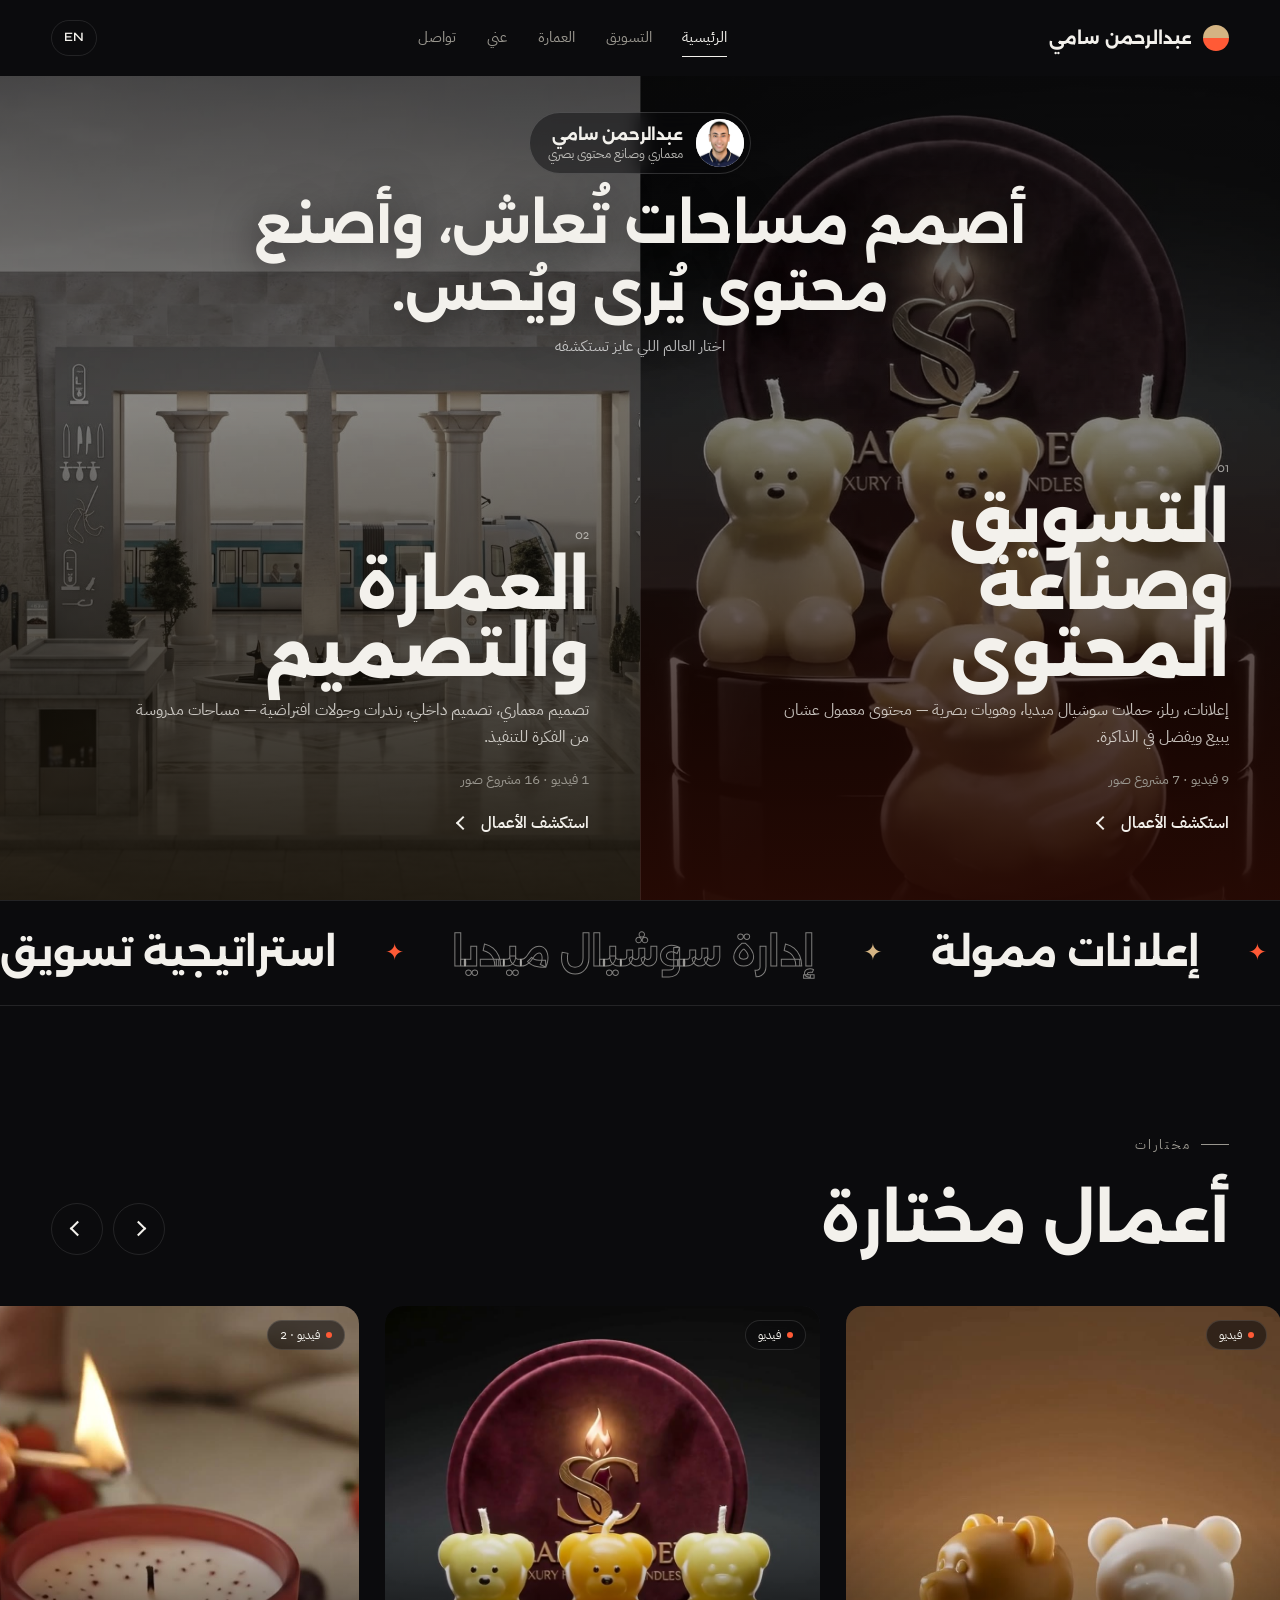
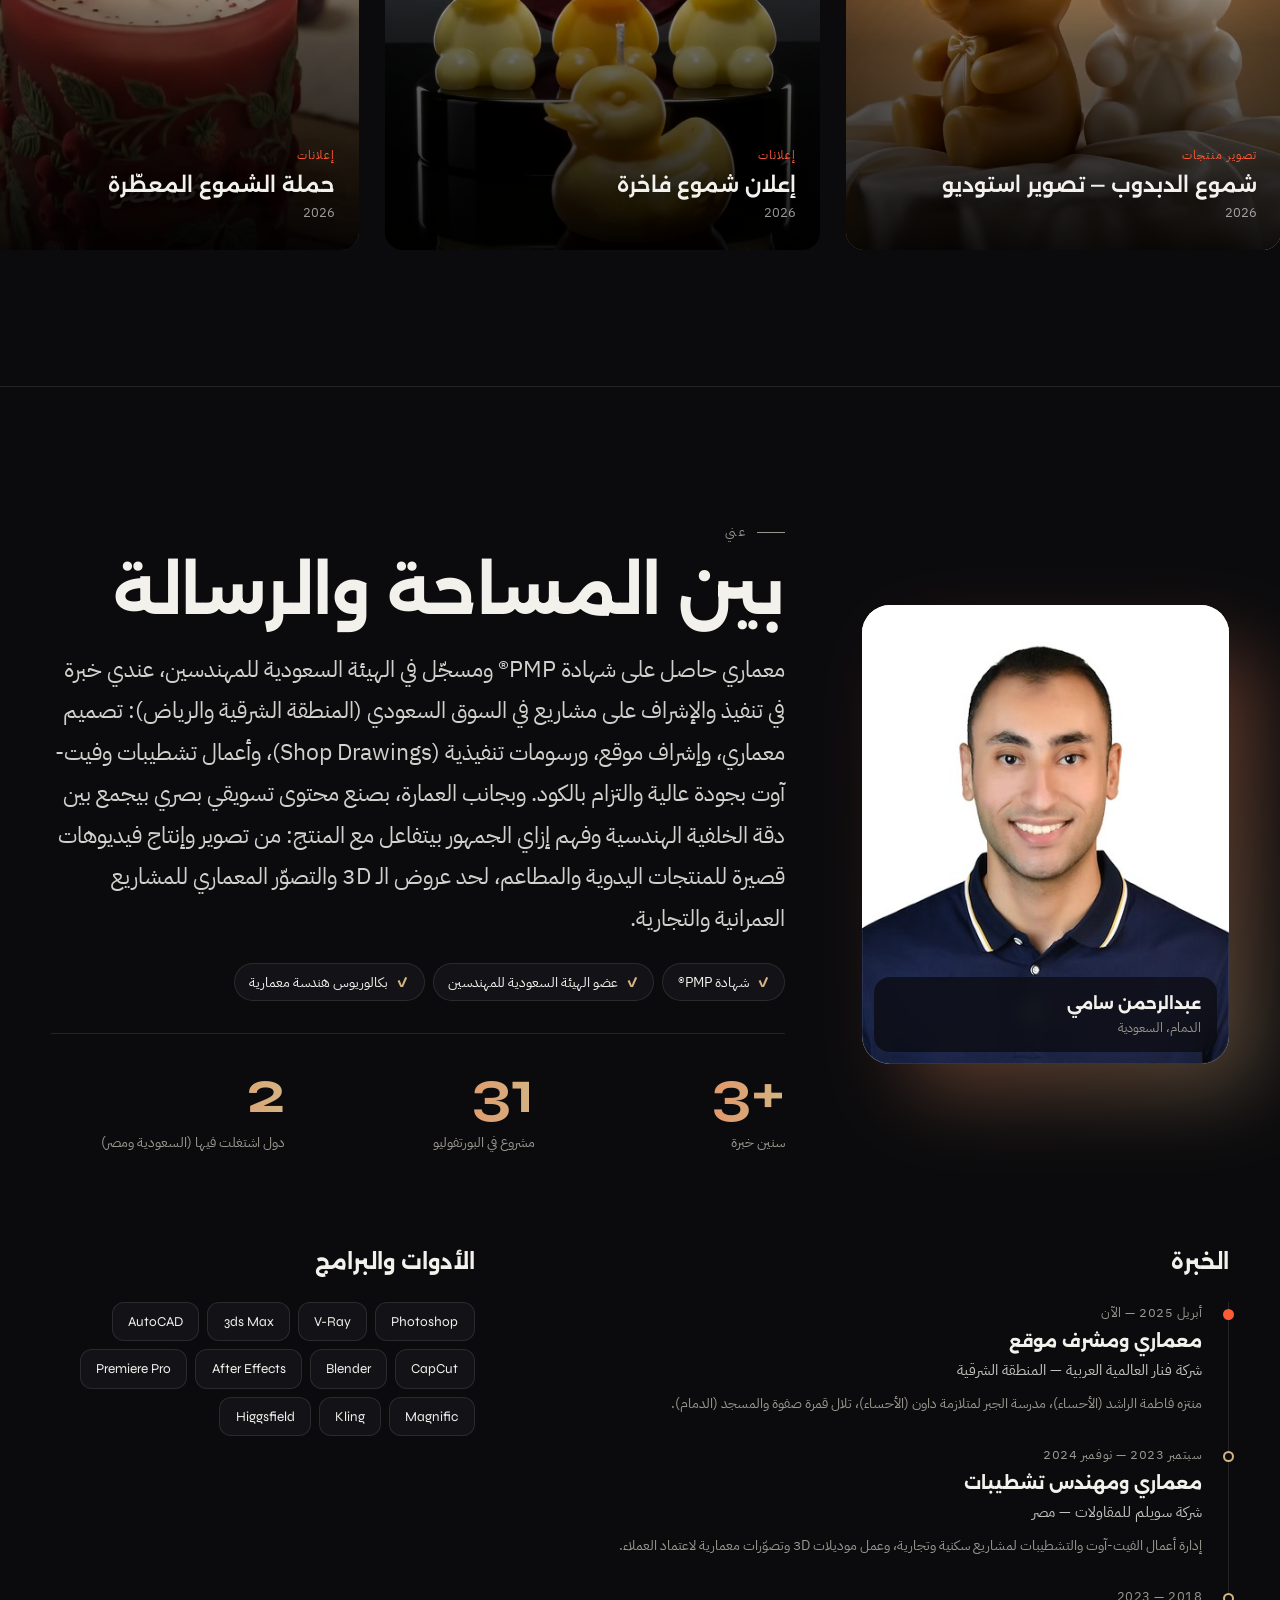
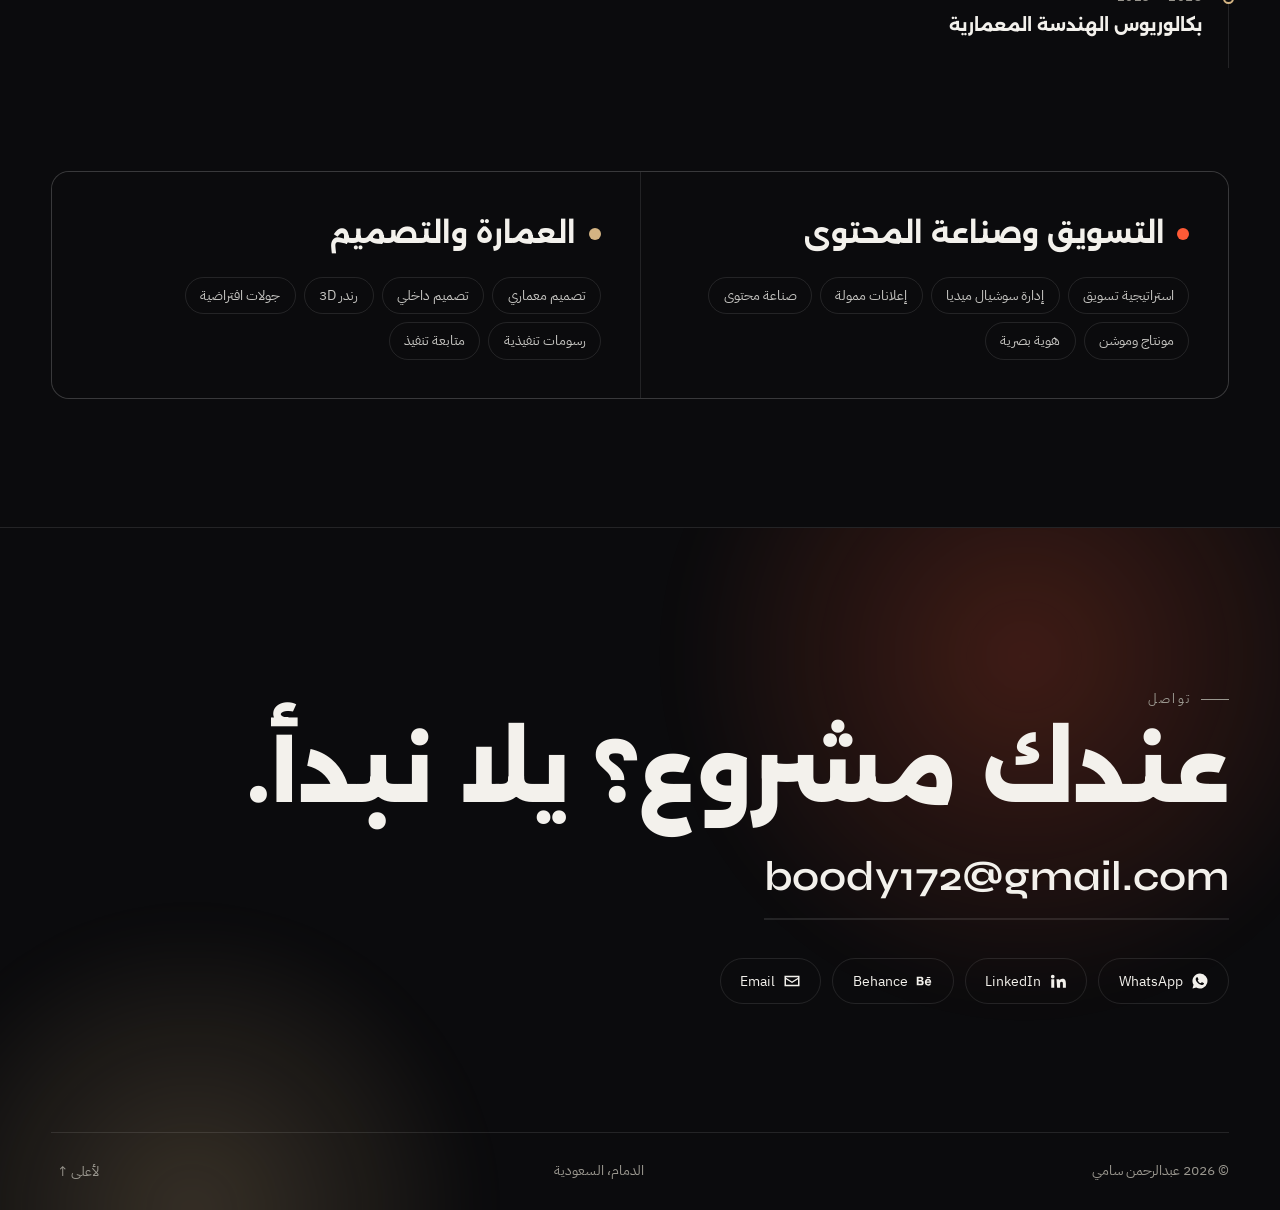
==== commit 98fc4904: "Add profile photo and CV-based bio; split architecture by space type - Profile: real name, photo (he" ====
--- a/index.html
+++ b/index.html
@@ -50,7 +50,10 @@
   <main id="viewHome" class="view">
     <section class="split" id="split">
       <div class="split__head">
-        <p class="eyebrow" data-profile="role"></p>
+        <a href="#about" data-scroll="about" class="hero-id" data-cursor="enter">
+          <img class="hero-id__photo" data-profile-photo alt="" width="56" height="56" />
+          <span class="hero-id__text"><strong data-profile="name"></strong><span data-profile="role"></span></span>
+        </a>
         <h1 class="split__title" data-profile="tagline"></h1>
         <p class="split__hint" data-i18n="home.choose"></p>
       </div>
@@ -94,13 +97,28 @@
 
     <section class="section about" id="about">
       <div class="about__grid">
+        <div class="about__side reveal">
+          <figure class="portrait">
+            <img data-profile-photo alt="" loading="lazy" />
+            <figcaption><strong data-profile="name"></strong><span data-profile="location"></span></figcaption>
+          </figure>
+        </div>
         <div class="reveal">
           <p class="eyebrow" data-i18n="about.eyebrow"></p>
           <h2 class="section__title" data-i18n="about.title"></h2>
+          <p class="about__text" data-profile="about"></p>
+          <div class="creds" id="creds"></div>
+          <div class="stats" id="stats"></div>
+        </div>
+      </div>
+      <div class="about__more">
+        <div class="reveal">
+          <h3 class="about__h" data-i18n="about.experience"></h3>
+          <ol class="timeline" id="timeline"></ol>
         </div>
         <div class="reveal">
-          <p class="about__text" data-profile="about"></p>
-          <div class="stats" id="stats"></div>
+          <h3 class="about__h" data-i18n="about.tools"></h3>
+          <ul class="tools" id="tools"></ul>
         </div>
       </div>
       <div class="services" id="services"></div>
--- a/assets/css/style.css
+++ b/assets/css/style.css
@@ -291,12 +291,12 @@
 .card__media video { position: absolute; inset: 0; opacity: 0; }
 .card.is-previewing .card__media video { opacity: 1; }
 .card:hover .card__media img, .card:focus-visible .card__media img { transform: scale(1.06); }
-.card::after { content: ""; position: absolute; inset: 0; z-index: -1; background: linear-gradient(180deg, rgba(0,0,0,0) 45%, rgba(0,0,0,0.85) 100%); transition: opacity 0.4s; }
+.card::after { content: ""; position: absolute; inset: 0; z-index: -1; background: linear-gradient(180deg, rgba(0,0,0,0) 40%, rgba(0,0,0,0.55) 62%, rgba(0,0,0,0.92) 100%); transition: opacity 0.4s; }
 .card__body { position: absolute; inset-inline: 0; bottom: 0; padding: clamp(16px, 2vw, 24px); }
 .card__cat { font-size: 0.75rem; letter-spacing: 0.08em; color: var(--accent); }
 .card[data-world="marketing"] .card__cat { color: var(--marketing); }
 .card[data-world="architecture"] .card__cat { color: var(--architecture); }
-.card__title { margin: 0.15rem 0 0; font-size: clamp(1.05rem, 1.6vw, 1.35rem); font-weight: 600; line-height: 1.35; }
+.card__title { text-shadow: 0 2px 12px rgba(0,0,0,0.6); margin: 0.15rem 0 0; font-size: clamp(1.05rem, 1.6vw, 1.35rem); font-weight: 600; line-height: 1.35; }
 .card__year { font-size: 0.8rem; color: rgba(255,255,255,0.6); }
 .card__badge {
   position: absolute; top: 14px; inset-inline-start: 14px;
@@ -342,6 +342,60 @@
 .service li { padding: 0.35rem 0.9rem; border: 1px solid var(--line); border-radius: 999px; font-size: 0.88rem; color: rgba(243,241,236,0.8); }
 @media (max-width: 860px) {
   .about__grid, .services { grid-template-columns: 1fr; }
+}
+
+/* ---------- Profile: hero id + portrait + timeline ---------- */
+.hero-id {
+  pointer-events: auto;
+  display: inline-flex; align-items: center; gap: 0.8rem;
+  padding: 6px 18px 6px 6px; margin-bottom: 1rem;
+  border-radius: 999px; border: 1px solid rgba(255,255,255,0.16);
+  background: rgba(11,11,13,0.45); backdrop-filter: blur(10px); -webkit-backdrop-filter: blur(10px);
+  text-align: start; transition: border-color 0.3s, background 0.3s;
+}
+[dir="rtl"] .hero-id { padding: 6px 6px 6px 18px; }
+.hero-id:hover { border-color: rgba(255,255,255,0.4); background: rgba(11,11,13,0.65); }
+.hero-id__photo { width: 48px; height: 48px; border-radius: 50%; object-fit: cover; object-position: 50% 20%; background: #fff; }
+.hero-id__text { display: flex; flex-direction: column; line-height: 1.35; }
+.hero-id__text strong { font-family: var(--font-ar); font-size: 0.98rem; }
+.hero-id__text span { font-size: 0.8rem; color: rgba(243,241,236,0.72); }
+.about__grid { grid-template-columns: minmax(240px, 0.8fr) 1.6fr; align-items: center; }
+.portrait { position: relative; margin: 0; border-radius: 28px; overflow: hidden; aspect-ratio: 4 / 5; background: #f4f4f2; isolation: isolate; }
+.portrait::before { content: ""; position: absolute; inset: 0; z-index: 1; border-radius: inherit; box-shadow: inset 0 0 0 1px rgba(255,255,255,0.08); pointer-events: none; }
+.portrait img { width: 100%; height: 100%; object-fit: cover; object-position: 50% 15%; transition: transform 1.2s var(--ease); }
+.portrait:hover img { transform: scale(1.04); }
+.portrait figcaption {
+  position: absolute; inset-inline: 12px; bottom: 12px; z-index: 2;
+  display: flex; flex-direction: column; padding: 0.8rem 1rem; border-radius: 16px;
+  background: rgba(11,11,13,0.72); backdrop-filter: blur(10px); -webkit-backdrop-filter: blur(10px);
+}
+.portrait figcaption strong { font-family: var(--font-ar); }
+.portrait figcaption span { font-size: 0.82rem; color: var(--muted); }
+.about__side { position: relative; }
+.about__side::after { content: ""; position: absolute; z-index: -1; inset: 10% -8% -6% 12%; border-radius: 32px; background: linear-gradient(135deg, var(--marketing), var(--architecture)); opacity: 0.35; filter: blur(40px); }
+.creds { display: flex; flex-wrap: wrap; gap: 0.5rem; margin: -1rem 0 2rem; }
+.cred { display: inline-flex; align-items: center; gap: 0.5rem; padding: 0.4rem 0.9rem; border-radius: 999px; border: 1px solid var(--line); font-size: 0.85rem; background: var(--bg-2); }
+.cred::before { content: "✓"; color: var(--architecture); font-weight: 700; }
+.about__more { display: grid; grid-template-columns: 1.6fr 1fr; gap: clamp(28px, 6vw, 96px); margin-top: clamp(48px, 7vw, 96px); }
+.about__h { margin: 0 0 1.4rem; font-size: 1.3rem; }
+.about .section__title { margin-bottom: 1.4rem; }
+.stat__value { direction: ltr; unicode-bidi: isolate; }
+[dir="rtl"] .stat__value { text-align: right; }
+.timeline { list-style: none; margin: 0; padding: 0; border-inline-start: 1px solid var(--line); }
+.timeline li { position: relative; padding: 0 0 1.8rem; padding-inline-start: 1.6rem; display: flex; flex-direction: column; gap: 0.15rem; }
+.timeline li::before { content: ""; position: absolute; top: 0.45rem; inset-inline-start: -6px; width: 11px; height: 11px; border-radius: 50%; background: var(--bg); border: 2px solid var(--architecture); }
+.timeline li:first-child::before { background: var(--marketing); border-color: var(--marketing); }
+.timeline__period { font-size: 0.8rem; color: var(--muted); letter-spacing: 0.04em; }
+.timeline strong { font-family: var(--font-ar); font-size: 1.08rem; }
+.timeline__co { font-size: 0.92rem; color: rgba(243,241,236,0.8); }
+.timeline p { margin: 0.35rem 0 0; font-size: 0.9rem; color: var(--muted); line-height: 1.7; }
+.tools { list-style: none; margin: 0; padding: 0; display: flex; flex-wrap: wrap; gap: 0.5rem; direction: ltr; justify-content: flex-start; }
+[dir="rtl"] .tools { justify-content: flex-end; }
+.tools li { padding: 0.45rem 0.95rem; border-radius: 12px; background: var(--bg-2); border: 1px solid var(--line); font-size: 0.85rem; font-family: var(--font-en); }
+@media (max-width: 860px) {
+  .about__grid, .about__more { grid-template-columns: 1fr; }
+  .about__side { max-width: 340px; }
+  .split__head .hero-id { margin-inline: auto; }
 }
 
 /* ---------- World hero ---------- */
@@ -460,7 +514,7 @@
 }
 .modal__close:hover { background: var(--text); color: #111; transform: rotate(90deg); }
 .modal__stage { grid-area: stage; position: relative; background: #000; display: grid; place-items: center; overflow: hidden; touch-action: pan-y; }
-.stage__media { width: 100%; height: 100%; display: grid; place-items: center; }
+.stage__media { width: 100%; height: 100%; display: grid; place-items: center; grid-template: minmax(0, 1fr) / minmax(0, 1fr); overflow: hidden; }
 .stage__media img { max-width: 100%; max-height: 100%; object-fit: contain; animation: fadeIn 0.5s var(--ease); cursor: zoom-in; transition: transform 0.4s var(--ease); }
 .stage__media img.is-zoomed { transform: scale(1.8); cursor: zoom-out; }
 .stage__media video { width: 100%; height: 100%; object-fit: contain; background: #000; }
@@ -477,7 +531,7 @@
 .stage__nav .arrow { width: 11px; height: 11px; }
 .stage__nav--prev { inset-inline-start: 16px; }
 .stage__nav--next { inset-inline-end: 16px; }
-.stage__counter { position: absolute; bottom: 14px; inset-inline-start: 50%; transform: translateX(-50%); font-family: var(--font-en); font-size: 0.8rem; padding: 4px 12px; border-radius: 999px; background: rgba(11,11,13,0.6); }
+.stage__counter { position: absolute; bottom: 14px; inset-inline-start: 50%; transform: translateX(-50%); font-family: var(--font-en); font-size: 0.8rem; padding: 4px 12px; border-radius: 999px; background: rgba(11,11,13,0.6); white-space: nowrap; max-width: calc(100% - 140px); overflow: hidden; text-overflow: ellipsis; }
 [dir="rtl"] .stage__counter { transform: translateX(50%); }
 .thumbs { grid-area: thumbs; display: flex; gap: 8px; padding: 10px; overflow-x: auto; background: var(--bg); scrollbar-width: thin; }
 .thumbs:empty { display: none; }
@@ -492,7 +546,7 @@
 .info__meta { display: grid; gap: 0; margin: 0 0 1.6rem; border-top: 1px solid var(--line); }
 .info__meta div { display: flex; justify-content: space-between; gap: 1rem; padding-block: 0.75rem; border-bottom: 1px solid var(--line); font-size: 0.9rem; }
 .info__meta dt { color: var(--muted); }
-.info__meta dd { margin: 0; text-align: end; }
+.info__meta dd { margin: 0; text-align: end; unicode-bidi: plaintext; }
 .info__tools { display: flex; flex-wrap: wrap; gap: 6px; }
 .info__tools span { font-size: 0.78rem; padding: 0.25rem 0.7rem; border-radius: 999px; background: var(--bg-3); }
 .info__pager { margin-top: auto; padding-top: 1.6rem; display: grid; grid-template-columns: 1fr 1fr; gap: 8px; }
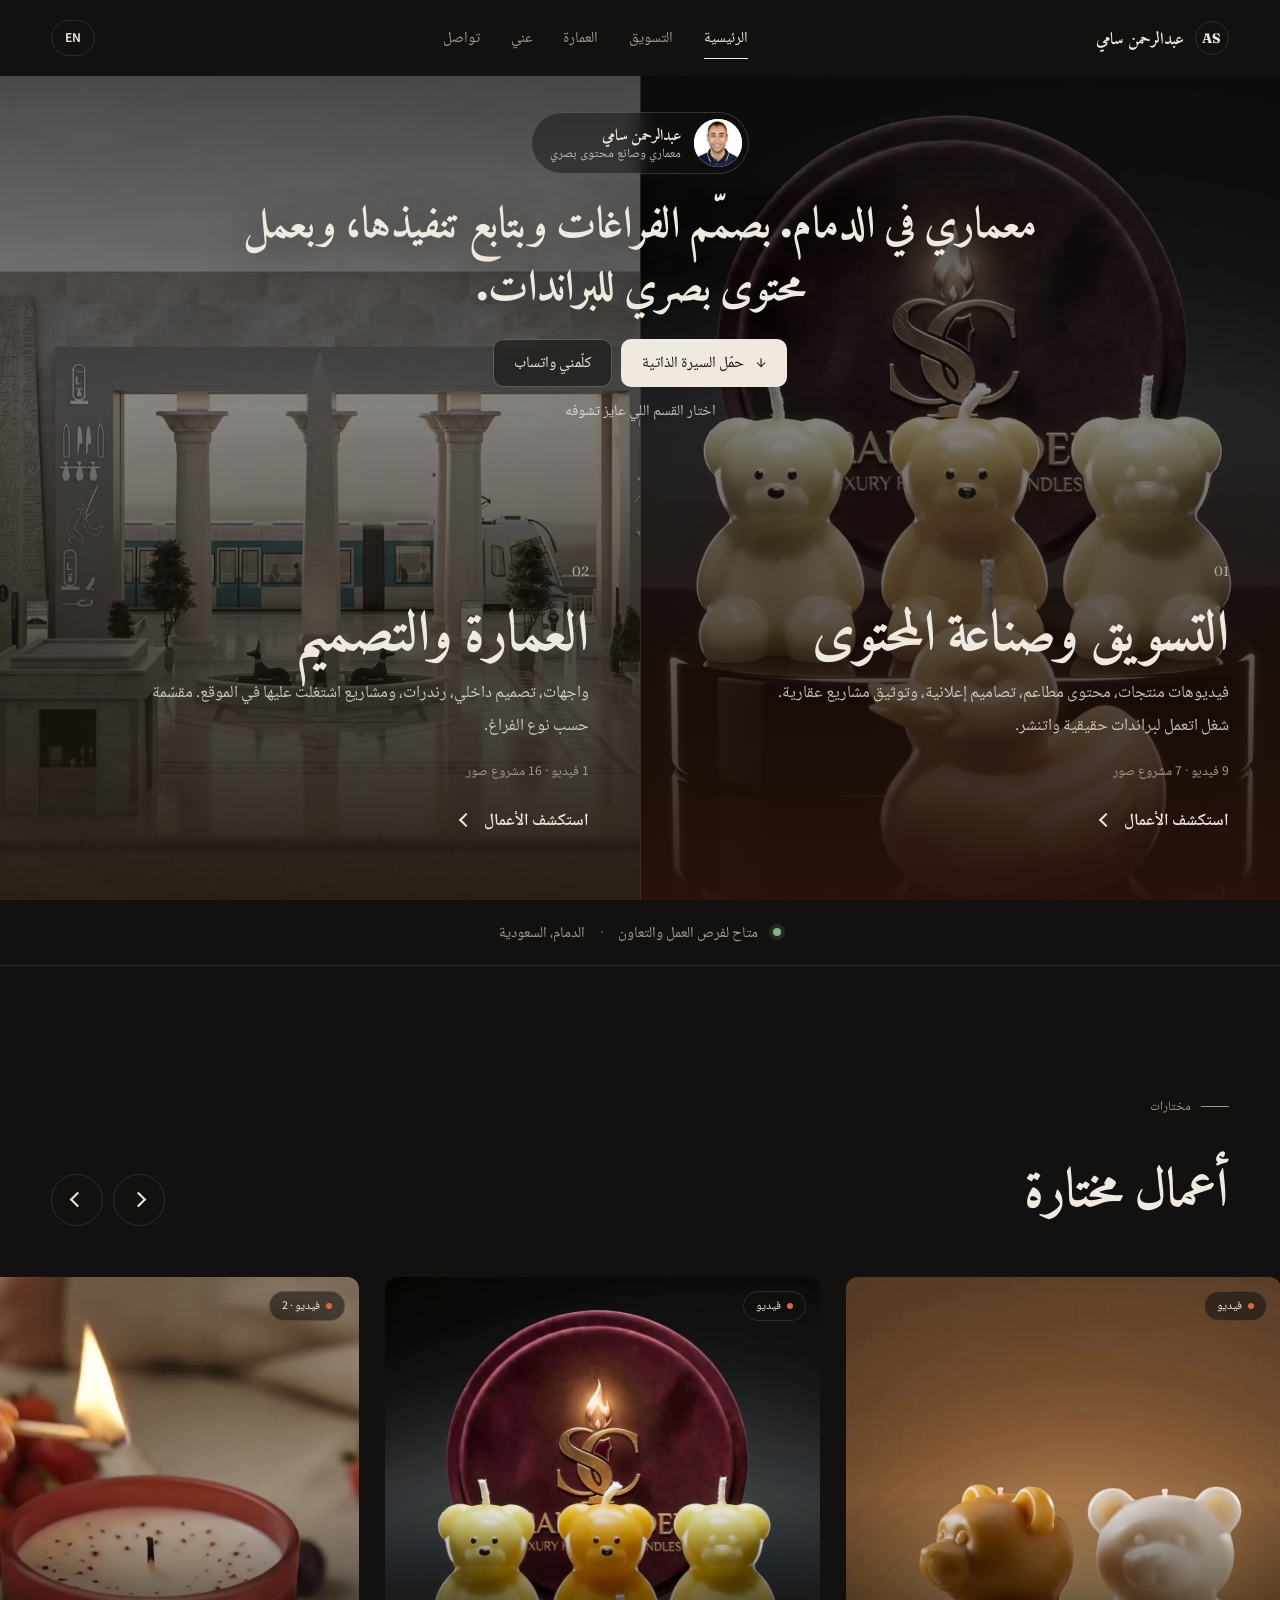
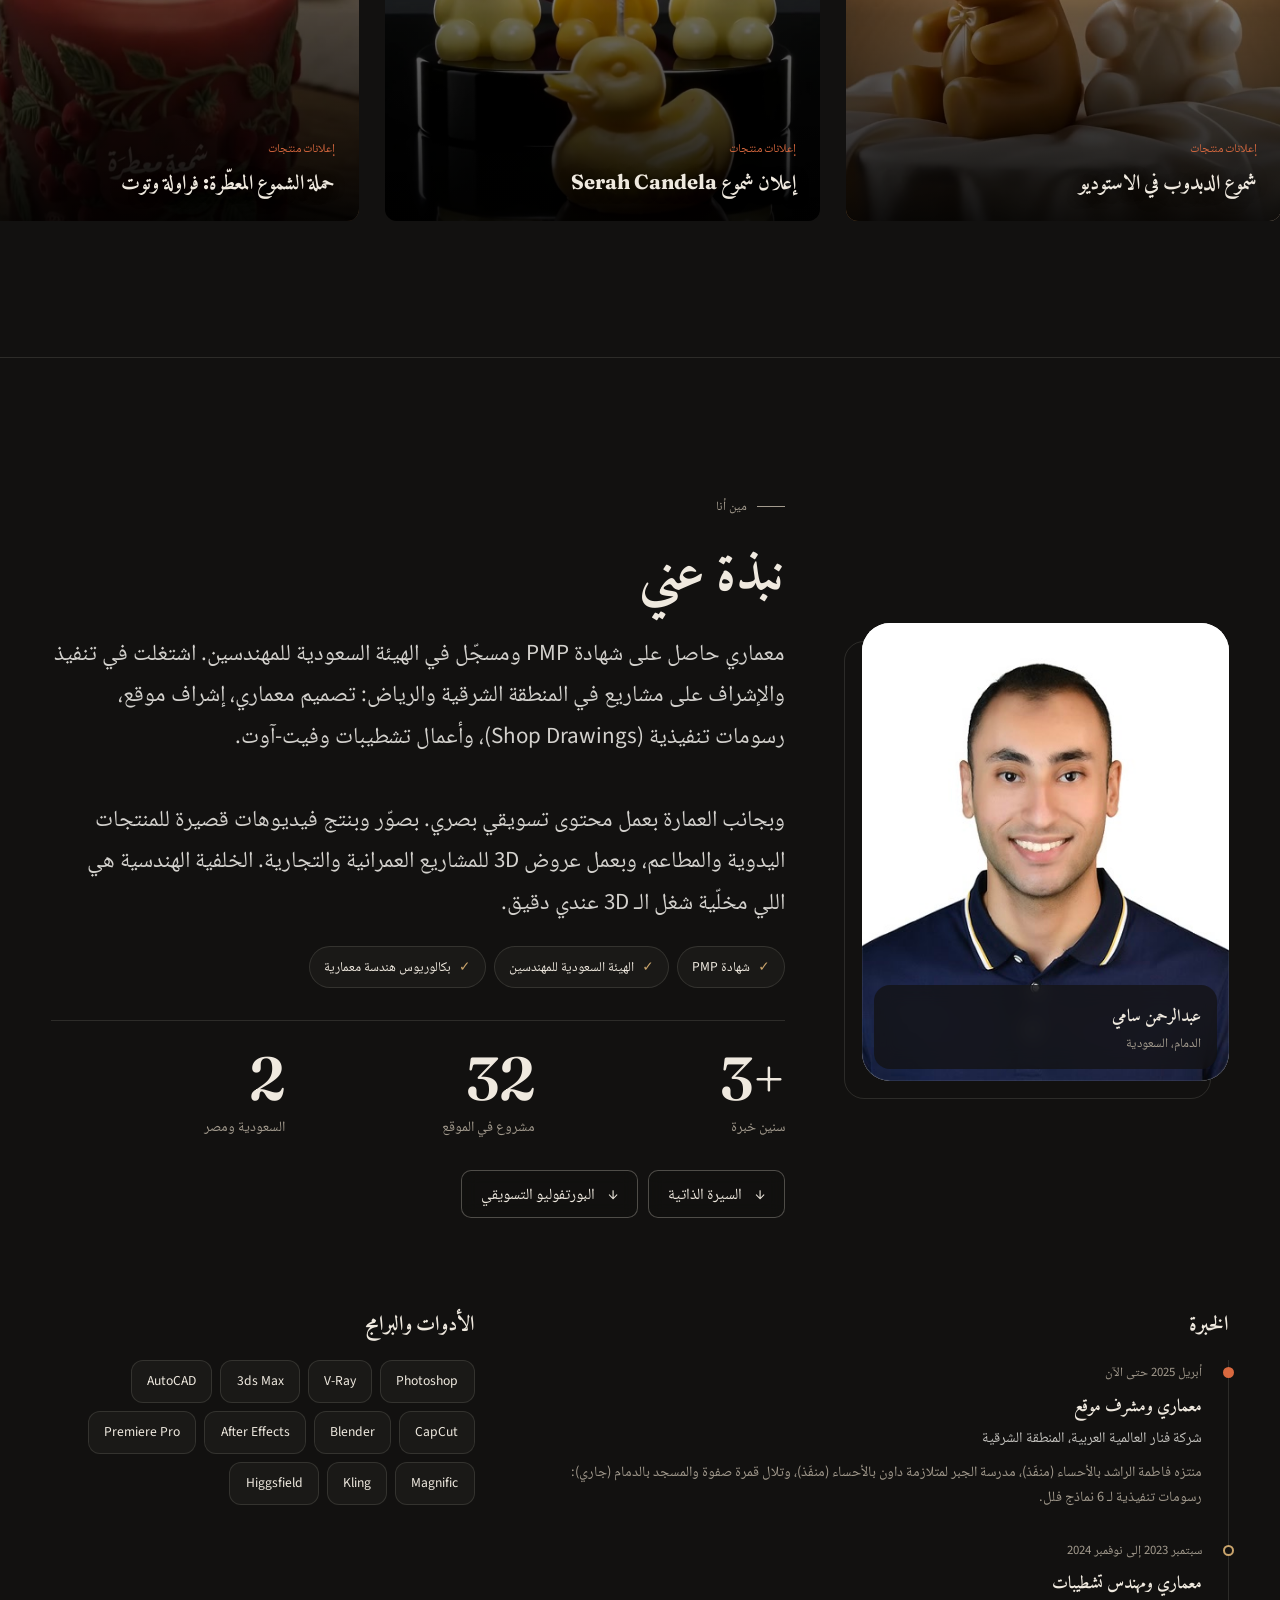
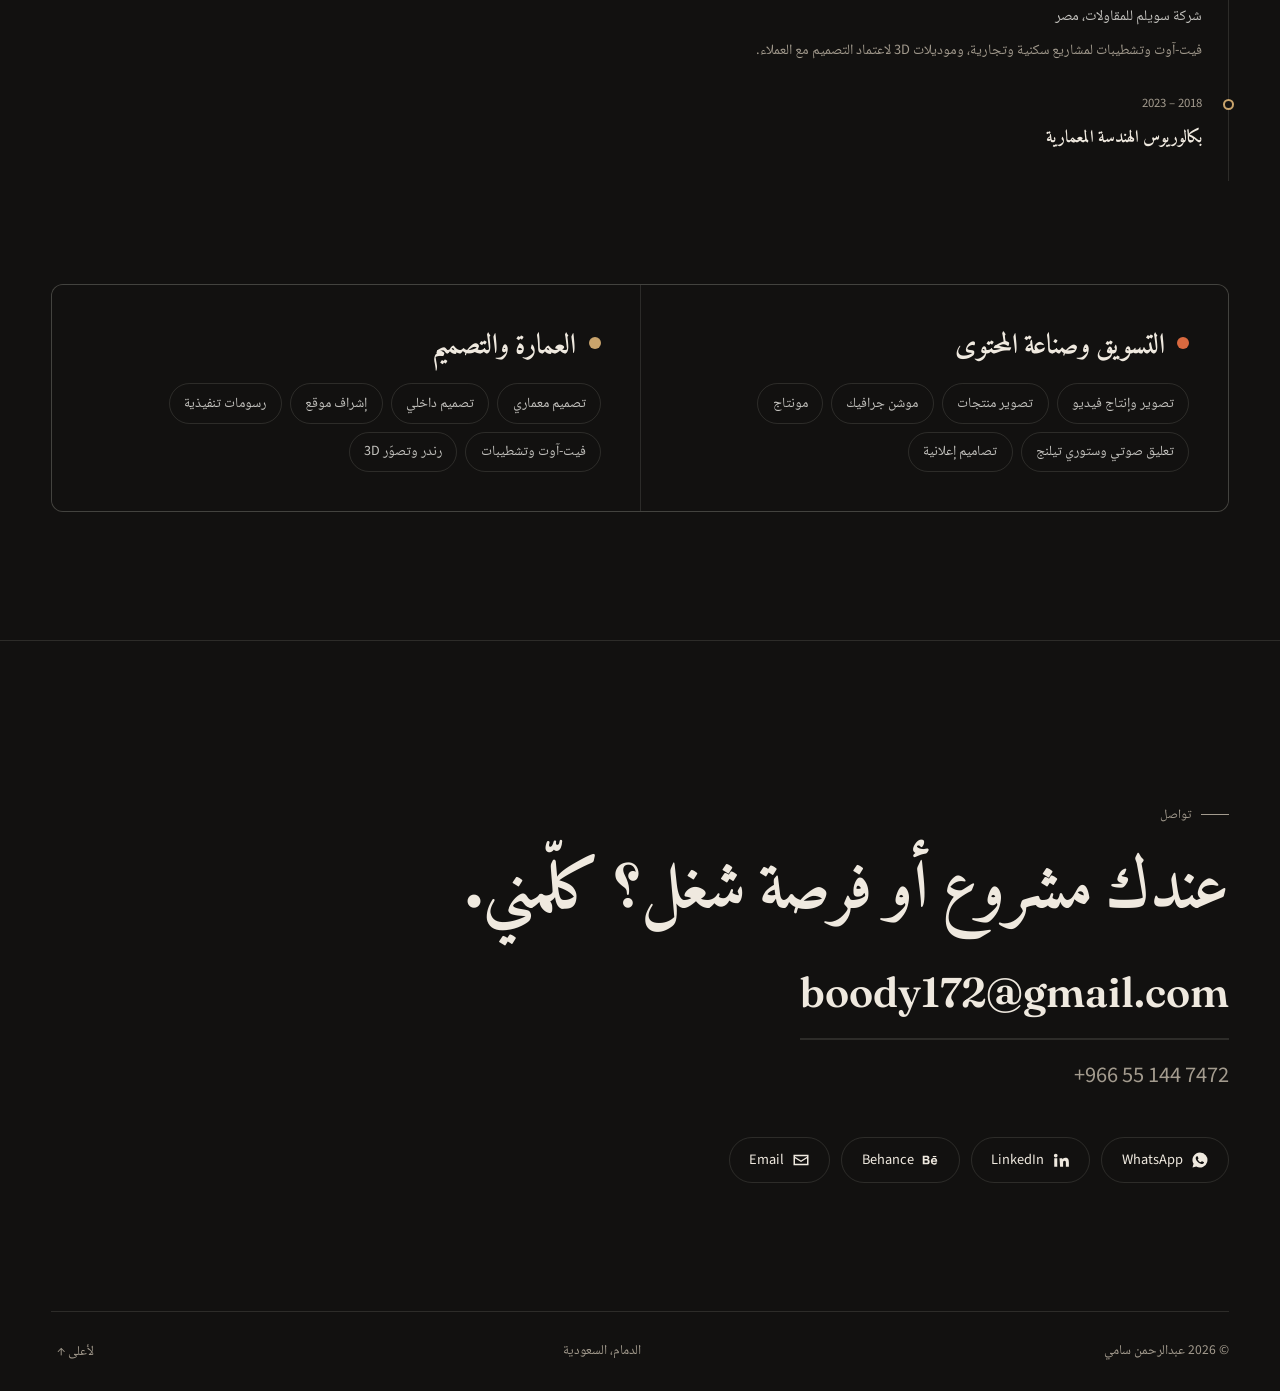
==== commit 46a4a714: "Humanize design, split content files, add CV downloads - Content moved to assets/content/{profile,ma" ====
--- a/index.html
+++ b/index.html
@@ -3,25 +3,30 @@
 <head>
   <meta charset="utf-8" />
   <meta name="viewport" content="width=device-width, initial-scale=1, viewport-fit=cover" />
-  <title>Portfolio — Marketing & Architecture</title>
-  <meta name="description" content="بورتفوليو أعمال التسويق والعمارة والتصميم — فيديوهات وصور تفاعلية." />
-  <meta name="theme-color" content="#0b0b0d" />
-  <meta property="og:title" content="Portfolio — Marketing & Architecture" />
-  <meta property="og:description" content="أعمال التسويق والعمارة والتصميم" />
-  <meta property="og:type" content="website" />
+  <title>Abdelrahman Samy | Architect & Visual Content Creator</title>
+  <meta name="description" content="عبدالرحمن سامي، معماري في الدمام وصانع محتوى بصري. أعمال العمارة والتصميم الداخلي، وفيديوهات وتصاميم تسويقية. Abdelrahman Samy, architect and visual content creator based in Dammam." />
+  <meta name="author" content="Abdelrahman Samy" />
+  <meta name="theme-color" content="#121110" />
+  <link rel="canonical" href="https://abdelrahman-samy-portofolio.vercel.app/" />
+  <meta property="og:type" content="profile" />
+  <meta property="og:url" content="https://abdelrahman-samy-portofolio.vercel.app/" />
+  <meta property="og:title" content="Abdelrahman Samy | Architect & Visual Content Creator" />
+  <meta property="og:description" content="Architecture, interiors, product videos and ad design. Based in Dammam, Saudi Arabia." />
+  <meta property="og:image" content="https://abdelrahman-samy-portofolio.vercel.app/assets/media/og-image.jpg" />
+  <meta property="og:image:width" content="1200" />
+  <meta property="og:image:height" content="630" />
+  <meta name="twitter:card" content="summary_large_image" />
   <link rel="icon" href="favicon.svg" type="image/svg+xml" />
-  <link rel="preconnect" href="https://fonts.googleapis.com" />
-  <link rel="preconnect" href="https://fonts.gstatic.com" crossorigin />
-  <link href="https://fonts.googleapis.com/css2?family=Alexandria:wght@300;400;500;600;700;800&family=IBM+Plex+Sans+Arabic:wght@300;400;500;600&family=Syne:wght@500;600;700;800&display=swap" rel="stylesheet" />
+  <link rel="apple-touch-icon" href="assets/media/profile.jpg" />
+  <link rel="preload" href="assets/fonts/noto-naskh-arabic-arabic-400-normal.woff2" as="font" type="font/woff2" crossorigin />
+  <link rel="preload" href="assets/fonts/amiri-arabic-700-normal.woff2" as="font" type="font/woff2" crossorigin />
+  <link rel="stylesheet" href="assets/css/fonts.css" />
   <link rel="stylesheet" href="assets/css/style.css" />
 </head>
 <body data-world="home">
   <!-- Loader -->
   <div class="loader" id="loader" aria-hidden="true">
-    <div class="loader__inner">
-      <span class="loader__count" id="loaderCount">0</span>
-      <span class="loader__bar"><i id="loaderBar"></i></span>
-    </div>
+    <span class="loader__mark">AS</span>
   </div>
 
   <!-- Custom cursor (desktop only) -->
@@ -30,7 +35,7 @@
   <!-- Navigation -->
   <header class="nav" id="nav">
     <a href="#/" class="nav__logo" data-link>
-      <span class="nav__mark"></span>
+      <span class="nav__mark" aria-hidden="true">AS</span>
       <span class="nav__name" data-profile="name"></span>
     </a>
     <nav class="nav__links" id="navLinks">
@@ -54,7 +59,8 @@
           <img class="hero-id__photo" data-profile-photo alt="" width="56" height="56" />
           <span class="hero-id__text"><strong data-profile="name"></strong><span data-profile="role"></span></span>
         </a>
-        <h1 class="split__title" data-profile="tagline"></h1>
+        <h1 class="split__title" data-profile="headline"></h1>
+        <div class="hero-ctas" id="heroCtas"></div>
         <p class="split__hint" data-i18n="home.choose"></p>
       </div>
       <a href="#/marketing" data-link class="panel panel--marketing" data-cursor="enter">
@@ -81,7 +87,7 @@
       </a>
     </section>
 
-    <div class="marquee" aria-hidden="true"><div class="marquee__track" id="marquee"></div></div>
+    <div class="hire" id="hire"></div>
 
     <section class="section featured">
       <div class="section__head reveal">
@@ -109,6 +115,7 @@
           <p class="about__text" data-profile="about"></p>
           <div class="creds" id="creds"></div>
           <div class="stats" id="stats"></div>
+          <div class="downloads" id="downloads"></div>
         </div>
       </div>
       <div class="about__more">
@@ -165,6 +172,7 @@
       <p class="eyebrow" data-i18n="contact.eyebrow"></p>
       <h2 class="contact__title" data-i18n="contact.title"></h2>
       <a class="contact__mail" id="contactMail" data-cursor="mail"></a>
+      <a class="contact__phone" id="contactPhone" dir="ltr"></a>
       <div class="socials" id="socials"></div>
     </div>
     <div class="footer">
@@ -190,9 +198,12 @@
     </div>
   </div>
 
-  <noscript><p style="padding:2rem;color:#fff">يرجى تفعيل JavaScript لعرض الأعمال.</p></noscript>
-
-  <script src="assets/js/data.js"></script>
+  <noscript><p style="padding:2rem;color:#fff">فعّل JavaScript عشان تشوف الأعمال.</p></noscript>
+
+  <!-- المحتوى: عدّل الملفات دي بس -->
+  <script src="assets/content/profile.js"></script>
+  <script src="assets/content/marketing.js"></script>
+  <script src="assets/content/architecture.js"></script>
   <script src="assets/js/app.js"></script>
 </body>
 </html>
--- a/assets/css/fonts.css
+++ b/assets/css/fonts.css
@@ -0,0 +1,23 @@
+/* Self-hosted fonts (SIL Open Font License). Each family only covers its own script,
+   so Latin text uses Fraunces / Source Sans 3 and Arabic text uses Amiri / Noto Naskh. */
+@font-face { font-family: "Amiri"; font-style: normal; font-weight: 400; font-display: swap;
+  src: url(../fonts/amiri-arabic-400-normal.woff2) format("woff2");
+  unicode-range: U+0600-06FF, U+0750-077F, U+0870-088E, U+0890-0891, U+0897-08E1, U+08E3-08FF, U+200C-200E, U+2010-2011, U+204F, U+2E41, U+FB50-FDFF, U+FE70-FE74, U+FE76-FEFC; }
+@font-face { font-family: "Amiri"; font-style: normal; font-weight: 700; font-display: swap;
+  src: url(../fonts/amiri-arabic-700-normal.woff2) format("woff2");
+  unicode-range: U+0600-06FF, U+0750-077F, U+0870-088E, U+0890-0891, U+0897-08E1, U+08E3-08FF, U+200C-200E, U+2010-2011, U+204F, U+2E41, U+FB50-FDFF, U+FE70-FE74, U+FE76-FEFC; }
+@font-face { font-family: "Noto Naskh Arabic"; font-style: normal; font-weight: 400; font-display: swap;
+  src: url(../fonts/noto-naskh-arabic-arabic-400-normal.woff2) format("woff2");
+  unicode-range: U+0600-06FF, U+0750-077F, U+0870-088E, U+0890-0891, U+0897-08E1, U+08E3-08FF, U+200C-200E, U+2010-2011, U+204F, U+2E41, U+FB50-FDFF, U+FE70-FE74, U+FE76-FEFC; }
+@font-face { font-family: "Noto Naskh Arabic"; font-style: normal; font-weight: 600; font-display: swap;
+  src: url(../fonts/noto-naskh-arabic-arabic-600-normal.woff2) format("woff2");
+  unicode-range: U+0600-06FF, U+0750-077F, U+0870-088E, U+0890-0891, U+0897-08E1, U+08E3-08FF, U+200C-200E, U+2010-2011, U+204F, U+2E41, U+FB50-FDFF, U+FE70-FE74, U+FE76-FEFC; }
+@font-face { font-family: "Fraunces"; font-style: normal; font-weight: 100 900; font-display: swap;
+  src: url(../fonts/fraunces-latin-opsz-normal.woff2) format("woff2-variations");
+  unicode-range: U+0000-00FF, U+0131, U+0152-0153, U+02BB-02BC, U+02C6, U+02DA, U+02DC, U+0304, U+0308, U+0329, U+2000-206F, U+20AC, U+2122, U+2191, U+2193, U+2212, U+2215, U+FEFF, U+FFFD; }
+@font-face { font-family: "Source Sans 3"; font-style: normal; font-weight: 400; font-display: swap;
+  src: url(../fonts/source-sans-3-latin-400-normal.woff2) format("woff2");
+  unicode-range: U+0000-00FF, U+0131, U+0152-0153, U+02BB-02BC, U+02C6, U+02DA, U+02DC, U+0304, U+0308, U+0329, U+2000-206F, U+20AC, U+2122, U+2191, U+2193, U+2212, U+2215, U+FEFF, U+FFFD; }
+@font-face { font-family: "Source Sans 3"; font-style: normal; font-weight: 600; font-display: swap;
+  src: url(../fonts/source-sans-3-latin-600-normal.woff2) format("woff2");
+  unicode-range: U+0000-00FF, U+0131, U+0152-0153, U+02BB-02BC, U+02C6, U+02DA, U+02DC, U+0304, U+0308, U+0329, U+2000-206F, U+20AC, U+2122, U+2191, U+2193, U+2212, U+2215, U+FEFF, U+FFFD; }
--- a/assets/css/style.css
+++ b/assets/css/style.css
@@ -1,25 +1,28 @@
 /* =========================================================
-   Portfolio — Marketing & Architecture
+   Abdelrahman Samy, portfolio
+   Type: Amiri + Fraunces for headings, Noto Naskh Arabic +
+   Source Sans 3 for text. Warm, paper-like palette.
    ========================================================= */
 :root {
-  --bg: #0b0b0d;
-  --bg-2: #131317;
-  --bg-3: #1b1b21;
-  --line: rgba(255, 255, 255, 0.1);
-  --text: #f3f1ec;
-  --muted: #9a978f;
-  --marketing: #ff5a36;
-  --marketing-2: #ffb547;
-  --architecture: #d4b483;
-  --architecture-2: #8fb3a8;
+  --bg: #121110;
+  --bg-2: #1a1917;
+  --bg-3: #24221f;
+  --line: rgba(239, 233, 223, 0.12);
+  --text: #efe9df;
+  --muted: #a39b8e;
+  --marketing: #d9693f;
+  --marketing-2: #e3a35a;
+  --architecture: #c9a46c;
+  --architecture-2: #9bb3a3;
   --accent: #f3f1ec;
   --accent-2: #9a978f;
-  --radius: 18px;
+  --radius: 12px;
   --gutter: clamp(16px, 4vw, 56px);
   --ease: cubic-bezier(0.22, 1, 0.36, 1);
-  --font-ar: "Alexandria", "IBM Plex Sans Arabic", system-ui, sans-serif;
-  --font-body: "IBM Plex Sans Arabic", "Alexandria", system-ui, sans-serif;
-  --font-en: "Syne", "Alexandria", system-ui, sans-serif;
+  --font-display: "Fraunces", "Amiri", Georgia, serif;
+  --font-body: "Source Sans 3", "Noto Naskh Arabic", "Segoe UI", system-ui, sans-serif;
+  --font-ar: var(--font-display);
+  --font-en: var(--font-display);
   --nav-h: 76px;
 }
 body[data-world="marketing"] { --accent: var(--marketing); --accent-2: var(--marketing-2); }
@@ -32,15 +35,19 @@
   background: var(--bg);
   color: var(--text);
   font-family: var(--font-body);
-  font-size: 16px;
-  line-height: 1.7;
+  font-size: 17px;
+  line-height: 1.75;
   overflow-x: hidden;
   -webkit-font-smoothing: antialiased;
   transition: background-color 0.6s var(--ease);
 }
-html[lang="en"] body { font-family: var(--font-body); }
-h1, h2, h3, .nav__name, .btn, .tabs button { font-family: var(--font-ar); }
-html[lang="en"] h1, html[lang="en"] h2, html[lang="en"] .nav__name { font-family: var(--font-en); letter-spacing: -0.02em; }
+html[lang="ar"] body { line-height: 1.95; }
+h1, h2, h3, .nav__name { font-family: var(--font-display); font-weight: 600; }
+html[lang="ar"] h1, html[lang="ar"] h2, html[lang="ar"] h3, html[lang="ar"] .nav__name { font-weight: 700; line-height: 1.45; }
+html[lang="en"] h1, html[lang="en"] h2 { letter-spacing: -0.01em; font-weight: 500; }
+.btn, .tabs button, .chip { font-family: var(--font-body); }
+/* spaced-out letters break the joins in Arabic script */
+html[lang="ar"] * { letter-spacing: 0 !important; }
 img, video, iframe { display: block; max-width: 100%; }
 a { color: inherit; text-decoration: none; }
 button { font: inherit; color: inherit; background: none; border: 0; cursor: pointer; }
@@ -51,7 +58,7 @@
 .eyebrow {
   margin: 0 0 0.8rem;
   font-size: 0.8rem;
-  letter-spacing: 0.18em;
+  letter-spacing: 0.08em;
   text-transform: uppercase;
   color: var(--accent);
   display: inline-flex;
@@ -81,10 +88,8 @@
   transition: opacity 0.8s var(--ease), visibility 0.8s;
 }
 .loader.is-done { opacity: 0; visibility: hidden; }
-.loader__inner { display: grid; gap: 14px; justify-items: center; }
-.loader__count { font-family: var(--font-en); font-size: clamp(3rem, 10vw, 7rem); font-weight: 700; line-height: 1; }
-.loader__bar { width: 180px; height: 2px; background: var(--line); overflow: hidden; }
-.loader__bar i { display: block; height: 100%; width: 0; background: linear-gradient(90deg, var(--marketing), var(--architecture)); transition: width 0.2s; }
+.loader__mark { font-family: var(--font-display); font-size: 2.4rem; color: var(--text); opacity: 0.9; animation: loaderIn 0.6s var(--ease) both; }
+@keyframes loaderIn { from { opacity: 0; transform: translateY(8px); } }
 
 /* ---------- Cursor ---------- */
 .cursor {
@@ -115,15 +120,15 @@
   padding-inline: var(--gutter);
   transition: background 0.4s, backdrop-filter 0.4s, transform 0.5s var(--ease);
 }
-.nav.is-scrolled { background: rgba(11, 11, 13, 0.72); backdrop-filter: blur(14px); -webkit-backdrop-filter: blur(14px); border-bottom: 1px solid var(--line); }
+.nav.is-scrolled { background: rgba(18, 17, 16, 0.72); backdrop-filter: blur(14px); -webkit-backdrop-filter: blur(14px); border-bottom: 1px solid var(--line); }
 .nav.is-hidden { transform: translateY(-100%); }
 .nav__logo { display: flex; align-items: center; gap: 0.7rem; font-weight: 700; }
 .nav__mark {
-  width: 26px; height: 26px; border-radius: 50%;
-  background: conic-gradient(from 90deg, var(--marketing) 0 50%, var(--architecture) 50% 100%);
-  transition: transform 0.8s var(--ease);
-}
-.nav__logo:hover .nav__mark { transform: rotate(180deg); }
+  display: grid; place-items: center; width: 34px; height: 34px; border-radius: 50%;
+  border: 1px solid var(--line); font-family: var(--font-display); font-size: 0.85rem; letter-spacing: 0.02em;
+  direction: ltr; transition: border-color 0.3s, background 0.3s;
+}
+.nav__logo:hover .nav__mark { border-color: var(--text); }
 .nav__name { font-size: 1.05rem; }
 .nav__links { display: flex; gap: clamp(1rem, 2.4vw, 2.2rem); font-size: 0.95rem; }
 .nav__links a { position: relative; color: var(--muted); transition: color 0.3s; padding-block: 4px; }
@@ -137,7 +142,7 @@
 .lang {
   min-width: 44px; height: 36px; padding-inline: 12px;
   border: 1px solid var(--line); border-radius: 999px;
-  font-family: var(--font-en); font-size: 0.8rem; font-weight: 600;
+  font-family: var(--font-body); font-size: 0.85rem; font-weight: 600;
   transition: border-color 0.3s, background 0.3s;
 }
 .lang:hover { border-color: var(--text); }
@@ -153,7 +158,7 @@
   .nav__links {
     position: fixed; inset: 0; z-index: -1;
     flex-direction: column; justify-content: center; align-items: center; gap: 1.6rem;
-    background: rgba(11, 11, 13, 0.97);
+    background: rgba(18, 17, 16, 0.97);
     font-size: 1.6rem;
     opacity: 0; visibility: hidden; transition: opacity 0.4s, visibility 0.4s;
   }
@@ -210,9 +215,9 @@
 .panel__media video, .panel__media img { width: 100%; height: 100%; object-fit: cover; }
 .panel__media video { position: absolute; inset: 0; opacity: 0; transition: opacity 0.8s; }
 .panel:hover .panel__media video { opacity: 1; }
-.panel__shade { position: absolute; inset: 0; z-index: -1; background: linear-gradient(180deg, rgba(11,11,13,0.55) 0%, rgba(11,11,13,0.1) 40%, rgba(11,11,13,0.92) 100%); }
-.panel--marketing .panel__shade { background: linear-gradient(180deg, rgba(11,11,13,0.55) 0%, rgba(11,11,13,0.1) 40%, rgba(40,10,4,0.92) 100%); }
-.panel--architecture .panel__shade { background: linear-gradient(180deg, rgba(11,11,13,0.55) 0%, rgba(11,11,13,0.1) 40%, rgba(28,22,12,0.92) 100%); }
+.panel__shade { position: absolute; inset: 0; z-index: -1; background: linear-gradient(180deg, rgba(18,17,16,0.55) 0%, rgba(18,17,16,0.1) 40%, rgba(18,17,16,0.92) 100%); }
+.panel--marketing .panel__shade { background: linear-gradient(180deg, rgba(18,17,16,0.55) 0%, rgba(18,17,16,0.1) 40%, rgba(42,20,12,0.92) 100%); }
+.panel--architecture .panel__shade { background: linear-gradient(180deg, rgba(18,17,16,0.55) 0%, rgba(18,17,16,0.1) 40%, rgba(34,27,17,0.92) 100%); }
 .panel:hover .panel__media { transform: scale(1); filter: grayscale(0) brightness(0.8); }
 .panel__content { padding: var(--gutter); padding-bottom: clamp(32px, 7vh, 80px); width: 100%; }
 .panel__index { font-family: var(--font-en); font-size: 0.85rem; opacity: 0.6; }
@@ -245,15 +250,10 @@
   .panel__media { filter: grayscale(0.2) brightness(0.7); }
 }
 
-/* ---------- Marquee ---------- */
-.marquee { overflow: hidden; border-block: 1px solid var(--line); padding-block: 1.2rem; direction: ltr; }
-.marquee__track { display: flex; width: max-content; gap: 3rem; animation: marquee 40s linear infinite; }
-.marquee__track span { font-family: var(--font-ar); font-size: clamp(1.4rem, 3vw, 2.4rem); font-weight: 700; white-space: nowrap; display: inline-flex; align-items: center; gap: 3rem; color: transparent; -webkit-text-stroke: 1px rgba(243, 241, 236, 0.5); }
-.marquee__track span:nth-child(odd) { color: var(--text); -webkit-text-stroke: 0; }
-.marquee__track span::after { content: "✦"; color: var(--marketing); -webkit-text-stroke: 0; font-size: 0.6em; }
-.marquee__track span:nth-child(even)::after { color: var(--architecture); }
-.marquee:hover .marquee__track { animation-play-state: paused; }
-@keyframes marquee { to { transform: translateX(-50%); } }
+/* ---------- Availability strip ---------- */
+.hire { display: flex; flex-wrap: wrap; align-items: center; justify-content: center; gap: 0.4rem 0.9rem; padding: 1.1rem var(--gutter); border-bottom: 1px solid var(--line); color: var(--muted); font-size: 0.95rem; }
+.hire__dot { width: 8px; height: 8px; border-radius: 50%; background: #7fb685; box-shadow: 0 0 0 4px rgba(127,182,133,0.15); }
+.hire__sep { opacity: 0.5; }
 
 /* ---------- Sections ---------- */
 .section { padding: clamp(64px, 10vw, 140px) var(--gutter); }
@@ -302,7 +302,7 @@
   position: absolute; top: 14px; inset-inline-start: 14px;
   display: inline-flex; align-items: center; gap: 6px;
   height: 30px; padding-inline: 12px; border-radius: 999px;
-  background: rgba(11, 11, 13, 0.55); backdrop-filter: blur(10px); -webkit-backdrop-filter: blur(10px);
+  background: rgba(18, 17, 16, 0.55); backdrop-filter: blur(10px); -webkit-backdrop-filter: blur(10px);
   font-size: 0.75rem; border: 1px solid rgba(255,255,255,0.12);
 }
 .card__badge .dot { width: 6px; height: 6px; border-radius: 50%; background: var(--marketing); }
@@ -330,7 +330,7 @@
 .about__grid { display: grid; grid-template-columns: 1fr 1.3fr; gap: clamp(28px, 6vw, 96px); align-items: start; }
 .about__text { margin: 0 0 2.5rem; font-size: clamp(1.1rem, 1.8vw, 1.45rem); line-height: 1.8; color: rgba(243,241,236,0.86); }
 .stats { display: grid; grid-template-columns: repeat(3, 1fr); gap: 1rem; border-top: 1px solid var(--line); padding-top: 1.8rem; }
-.stat__value { font-family: var(--font-en); font-size: clamp(2.2rem, 5vw, 3.8rem); font-weight: 700; line-height: 1; background: linear-gradient(90deg, var(--marketing), var(--architecture)); -webkit-background-clip: text; background-clip: text; color: transparent; }
+.stat__value { font-family: var(--font-en); font-size: clamp(2.2rem, 5vw, 3.8rem); font-weight: 700; line-height: 1; color: var(--text); font-weight: 600; }
 .stat__label { color: var(--muted); font-size: 0.9rem; margin-top: 0.4rem; }
 .services { margin-top: clamp(56px, 8vw, 110px); display: grid; grid-template-columns: repeat(2, 1fr); gap: 1px; background: var(--line); border: 1px solid var(--line); border-radius: var(--radius); overflow: hidden; }
 .service { background: var(--bg); padding: clamp(24px, 3vw, 44px); transition: background 0.5s; }
@@ -350,11 +350,11 @@
   display: inline-flex; align-items: center; gap: 0.8rem;
   padding: 6px 18px 6px 6px; margin-bottom: 1rem;
   border-radius: 999px; border: 1px solid rgba(255,255,255,0.16);
-  background: rgba(11,11,13,0.45); backdrop-filter: blur(10px); -webkit-backdrop-filter: blur(10px);
+  background: rgba(18,17,16,0.45); backdrop-filter: blur(10px); -webkit-backdrop-filter: blur(10px);
   text-align: start; transition: border-color 0.3s, background 0.3s;
 }
 [dir="rtl"] .hero-id { padding: 6px 6px 6px 18px; }
-.hero-id:hover { border-color: rgba(255,255,255,0.4); background: rgba(11,11,13,0.65); }
+.hero-id:hover { border-color: rgba(255,255,255,0.4); background: rgba(18,17,16,0.65); }
 .hero-id__photo { width: 48px; height: 48px; border-radius: 50%; object-fit: cover; object-position: 50% 20%; background: #fff; }
 .hero-id__text { display: flex; flex-direction: column; line-height: 1.35; }
 .hero-id__text strong { font-family: var(--font-ar); font-size: 0.98rem; }
@@ -367,12 +367,13 @@
 .portrait figcaption {
   position: absolute; inset-inline: 12px; bottom: 12px; z-index: 2;
   display: flex; flex-direction: column; padding: 0.8rem 1rem; border-radius: 16px;
-  background: rgba(11,11,13,0.72); backdrop-filter: blur(10px); -webkit-backdrop-filter: blur(10px);
+  background: rgba(18,17,16,0.72); backdrop-filter: blur(10px); -webkit-backdrop-filter: blur(10px);
 }
 .portrait figcaption strong { font-family: var(--font-ar); }
 .portrait figcaption span { font-size: 0.82rem; color: var(--muted); }
 .about__side { position: relative; }
-.about__side::after { content: ""; position: absolute; z-index: -1; inset: 10% -8% -6% 12%; border-radius: 32px; background: linear-gradient(135deg, var(--marketing), var(--architecture)); opacity: 0.35; filter: blur(40px); }
+.about__side::after { content: ""; position: absolute; z-index: -1; inset: 18px -18px -18px 18px; border: 1px solid var(--line); border-radius: 20px; }
+[dir="rtl"] .about__side::after { inset: 18px 18px -18px -18px; }
 .creds { display: flex; flex-wrap: wrap; gap: 0.5rem; margin: -1rem 0 2rem; }
 .cred { display: inline-flex; align-items: center; gap: 0.5rem; padding: 0.4rem 0.9rem; border-radius: 999px; border: 1px solid var(--line); font-size: 0.85rem; background: var(--bg-2); }
 .cred::before { content: "✓"; color: var(--architecture); font-weight: 700; }
@@ -391,7 +392,7 @@
 .timeline p { margin: 0.35rem 0 0; font-size: 0.9rem; color: var(--muted); line-height: 1.7; }
 .tools { list-style: none; margin: 0; padding: 0; display: flex; flex-wrap: wrap; gap: 0.5rem; direction: ltr; justify-content: flex-start; }
 [dir="rtl"] .tools { justify-content: flex-end; }
-.tools li { padding: 0.45rem 0.95rem; border-radius: 12px; background: var(--bg-2); border: 1px solid var(--line); font-size: 0.85rem; font-family: var(--font-en); }
+.tools li { padding: 0.45rem 0.95rem; border-radius: 12px; background: var(--bg-2); border: 1px solid var(--line); font-size: 0.85rem; font-family: var(--font-body); }
 @media (max-width: 860px) {
   .about__grid, .about__more { grid-template-columns: 1fr; }
   .about__side { max-width: 340px; }
@@ -402,8 +403,8 @@
 .world-hero { position: relative; min-height: 88svh; display: flex; align-items: flex-end; padding: calc(var(--nav-h) + 40px) var(--gutter) clamp(40px, 7vw, 90px); overflow: hidden; isolation: isolate; }
 .world-hero__bg { position: absolute; inset: 0; z-index: -1; background: var(--bg-3) center/cover; }
 .world-hero__bg img, .world-hero__bg video { position: absolute; inset: 0; width: 100%; height: 100%; object-fit: cover; }
-.world-hero__bg::after { content: ""; position: absolute; inset: 0; background: linear-gradient(180deg, rgba(11,11,13,0.5), rgba(11,11,13,0.25) 35%, var(--bg) 100%), linear-gradient(90deg, rgba(11,11,13,0.6), transparent 70%); }
-[dir="rtl"] .world-hero__bg::after { background: linear-gradient(180deg, rgba(11,11,13,0.5), rgba(11,11,13,0.25) 35%, var(--bg) 100%), linear-gradient(-90deg, rgba(11,11,13,0.6), transparent 70%); }
+.world-hero__bg::after { content: ""; position: absolute; inset: 0; background: linear-gradient(180deg, rgba(18,17,16,0.5), rgba(18,17,16,0.25) 35%, var(--bg) 100%), linear-gradient(90deg, rgba(18,17,16,0.6), transparent 70%); }
+[dir="rtl"] .world-hero__bg::after { background: linear-gradient(180deg, rgba(18,17,16,0.5), rgba(18,17,16,0.25) 35%, var(--bg) 100%), linear-gradient(-90deg, rgba(18,17,16,0.6), transparent 70%); }
 .world-hero__content { max-width: 920px; }
 .back { display: inline-flex; align-items: center; gap: 0.6rem; color: var(--muted); font-size: 0.9rem; margin-bottom: 2rem; transition: color 0.3s; }
 .back .arrow { width: 9px; height: 9px; }
@@ -434,12 +435,12 @@
   position: sticky; top: calc(var(--nav-h) - 1px); z-index: 20;
   display: flex; flex-wrap: wrap; align-items: center; justify-content: space-between; gap: 1rem;
   padding-block: 1rem; margin-bottom: clamp(20px, 3vw, 36px);
-  background: linear-gradient(var(--bg) 70%, rgba(11,11,13,0));
+  background: linear-gradient(var(--bg) 70%, rgba(18,17,16,0));
 }
 .tabs { position: relative; display: inline-flex; padding: 5px; border: 1px solid var(--line); border-radius: 999px; background: var(--bg-2); }
 .tabs button { position: relative; z-index: 1; height: 44px; padding-inline: clamp(14px, 2vw, 26px); border-radius: 999px; font-size: 0.95rem; color: var(--muted); transition: color 0.35s; white-space: nowrap; }
 .tabs button.is-active { color: #111; }
-.tabs button sup { font-family: var(--font-en); font-size: 0.7em; margin-inline-start: 4px; opacity: 0.7; }
+.tabs button sup { font-family: var(--font-body); font-size: 0.7em; margin-inline-start: 4px; opacity: 0.7; }
 .tabs__ink { position: absolute; z-index: 0; top: 5px; bottom: 5px; left: 0; border-radius: 999px; background: var(--accent); transition: transform 0.5s var(--ease), width 0.5s var(--ease); }
 .chips { display: flex; flex-wrap: wrap; gap: 0.5rem; }
 .chip { height: 36px; padding-inline: 14px; border-radius: 999px; border: 1px solid var(--line); font-size: 0.85rem; color: var(--muted); transition: all 0.3s; }
@@ -473,9 +474,6 @@
 
 /* ---------- Contact ---------- */
 .contact { border-top: 1px solid var(--line); padding: clamp(80px, 12vw, 160px) var(--gutter) 0; position: relative; overflow: hidden; }
-.contact::before { content: ""; position: absolute; width: 60vw; height: 60vw; top: -20vw; inset-inline-start: -10vw; border-radius: 50%; background: radial-gradient(circle, color-mix(in srgb, var(--marketing) 22%, transparent), transparent 65%); z-index: -1; filter: blur(20px); }
-.contact::after { content: ""; position: absolute; width: 50vw; height: 50vw; bottom: -25vw; inset-inline-end: -10vw; border-radius: 50%; background: radial-gradient(circle, color-mix(in srgb, var(--architecture) 22%, transparent), transparent 65%); z-index: -1; filter: blur(20px); }
-body[data-world="marketing"] .contact::after, body[data-world="architecture"] .contact::before { opacity: 0.3; }
 .contact__inner { max-width: 1100px; }
 .contact__title { margin: 0 0 1.6rem; font-size: clamp(2.4rem, 7vw, 6rem); line-height: 1.05; font-weight: 800; }
 .contact__mail {
@@ -509,7 +507,7 @@
 .modal.is-open .modal__dialog { opacity: 1; transform: none; }
 .modal__close {
   position: absolute; z-index: 5; top: 14px; inset-inline-end: 14px;
-  width: 44px; height: 44px; border-radius: 50%; background: rgba(11,11,13,0.6); border: 1px solid var(--line);
+  width: 44px; height: 44px; border-radius: 50%; background: rgba(18,17,16,0.6); border: 1px solid var(--line);
   font-size: 1rem; transition: background 0.3s, transform 0.4s var(--ease);
 }
 .modal__close:hover { background: var(--text); color: #111; transform: rotate(90deg); }
@@ -524,14 +522,14 @@
 @keyframes fadeIn { from { opacity: 0; transform: scale(0.985); } to { opacity: 1; transform: none; } }
 .stage__nav {
   position: absolute; top: 50%; width: 52px; height: 52px; margin-top: -26px; border-radius: 50%;
-  display: grid; place-items: center; background: rgba(11,11,13,0.55); border: 1px solid var(--line);
+  display: grid; place-items: center; background: rgba(18,17,16,0.55); border: 1px solid var(--line);
   backdrop-filter: blur(8px); -webkit-backdrop-filter: blur(8px); transition: background 0.3s;
 }
 .stage__nav:hover { background: var(--accent); color: #111; }
 .stage__nav .arrow { width: 11px; height: 11px; }
 .stage__nav--prev { inset-inline-start: 16px; }
 .stage__nav--next { inset-inline-end: 16px; }
-.stage__counter { position: absolute; bottom: 14px; inset-inline-start: 50%; transform: translateX(-50%); font-family: var(--font-en); font-size: 0.8rem; padding: 4px 12px; border-radius: 999px; background: rgba(11,11,13,0.6); white-space: nowrap; max-width: calc(100% - 140px); overflow: hidden; text-overflow: ellipsis; }
+.stage__counter { position: absolute; bottom: 14px; inset-inline-start: 50%; transform: translateX(-50%); font-family: var(--font-body); font-size: 0.85rem; padding: 4px 12px; border-radius: 999px; background: rgba(18,17,16,0.6); white-space: nowrap; max-width: calc(100% - 140px); overflow: hidden; text-overflow: ellipsis; }
 [dir="rtl"] .stage__counter { transform: translateX(50%); }
 .thumbs { grid-area: thumbs; display: flex; gap: 8px; padding: 10px; overflow-x: auto; background: var(--bg); scrollbar-width: thin; }
 .thumbs:empty { display: none; }
@@ -581,3 +579,31 @@
   *, *::before, *::after { animation-duration: 0.01ms !important; animation-iteration-count: 1 !important; transition-duration: 0.01ms !important; scroll-behavior: auto !important; }
   .reveal, .grid .card { opacity: 1; transform: none; }
 }
+
+/* ---------- Hero buttons, downloads, phone ---------- */
+.hero-ctas { display: flex; flex-wrap: wrap; justify-content: center; gap: 0.6rem; margin-top: 1.4rem; pointer-events: auto; }
+.btn { border-radius: 10px; height: 48px; padding-inline: 1.2rem; font-size: 0.98rem; }
+.btn__ico { font-size: 1.05em; line-height: 1; }
+.btn--light { background: var(--text); color: #1a1714; border-color: transparent; }
+.btn--light:hover { background: #fff; }
+.btn--ghost { background: rgba(18,17,16,0.55); border-color: rgba(239,233,223,0.28); color: var(--text); backdrop-filter: blur(8px); -webkit-backdrop-filter: blur(8px); }
+.btn--ghost:hover { border-color: var(--text); }
+.downloads { display: flex; flex-wrap: wrap; gap: 0.6rem; margin-top: 2rem; }
+.downloads:empty { display: none; }
+.contact__phone { display: block; width: fit-content; margin-top: 0.9rem; font-size: clamp(1.05rem, 2vw, 1.4rem); color: var(--muted); transition: color 0.3s; }
+.contact__phone:hover { color: var(--text); }
+.contact__title { font-size: clamp(2rem, 5.2vw, 4.4rem); }
+.split__title { font-size: clamp(1.6rem, 3.4vw, 3rem); max-width: 860px; }
+.section__title { font-size: clamp(1.9rem, 4.2vw, 3.4rem); }
+.world-hero__title { font-size: clamp(2.2rem, 6.4vw, 5.4rem); }
+.panel__title { font-size: clamp(1.9rem, 4.4vw, 4rem); }
+html[lang="ar"] .panel__title, html[lang="ar"] .world-hero__title, html[lang="ar"] .contact__title { line-height: 1.3; }
+.about__text { white-space: pre-line; }
+.card__media video.is-cover { opacity: 1; }
+.player { transition: opacity 0.25s; }
+.player.is-sizing { opacity: 0; }
+.stat__label { line-height: 1.5; }
+@media (max-width: 860px) {
+  .hero-ctas { margin-top: 1rem; }
+  .btn { height: 44px; font-size: 0.92rem; }
+}
